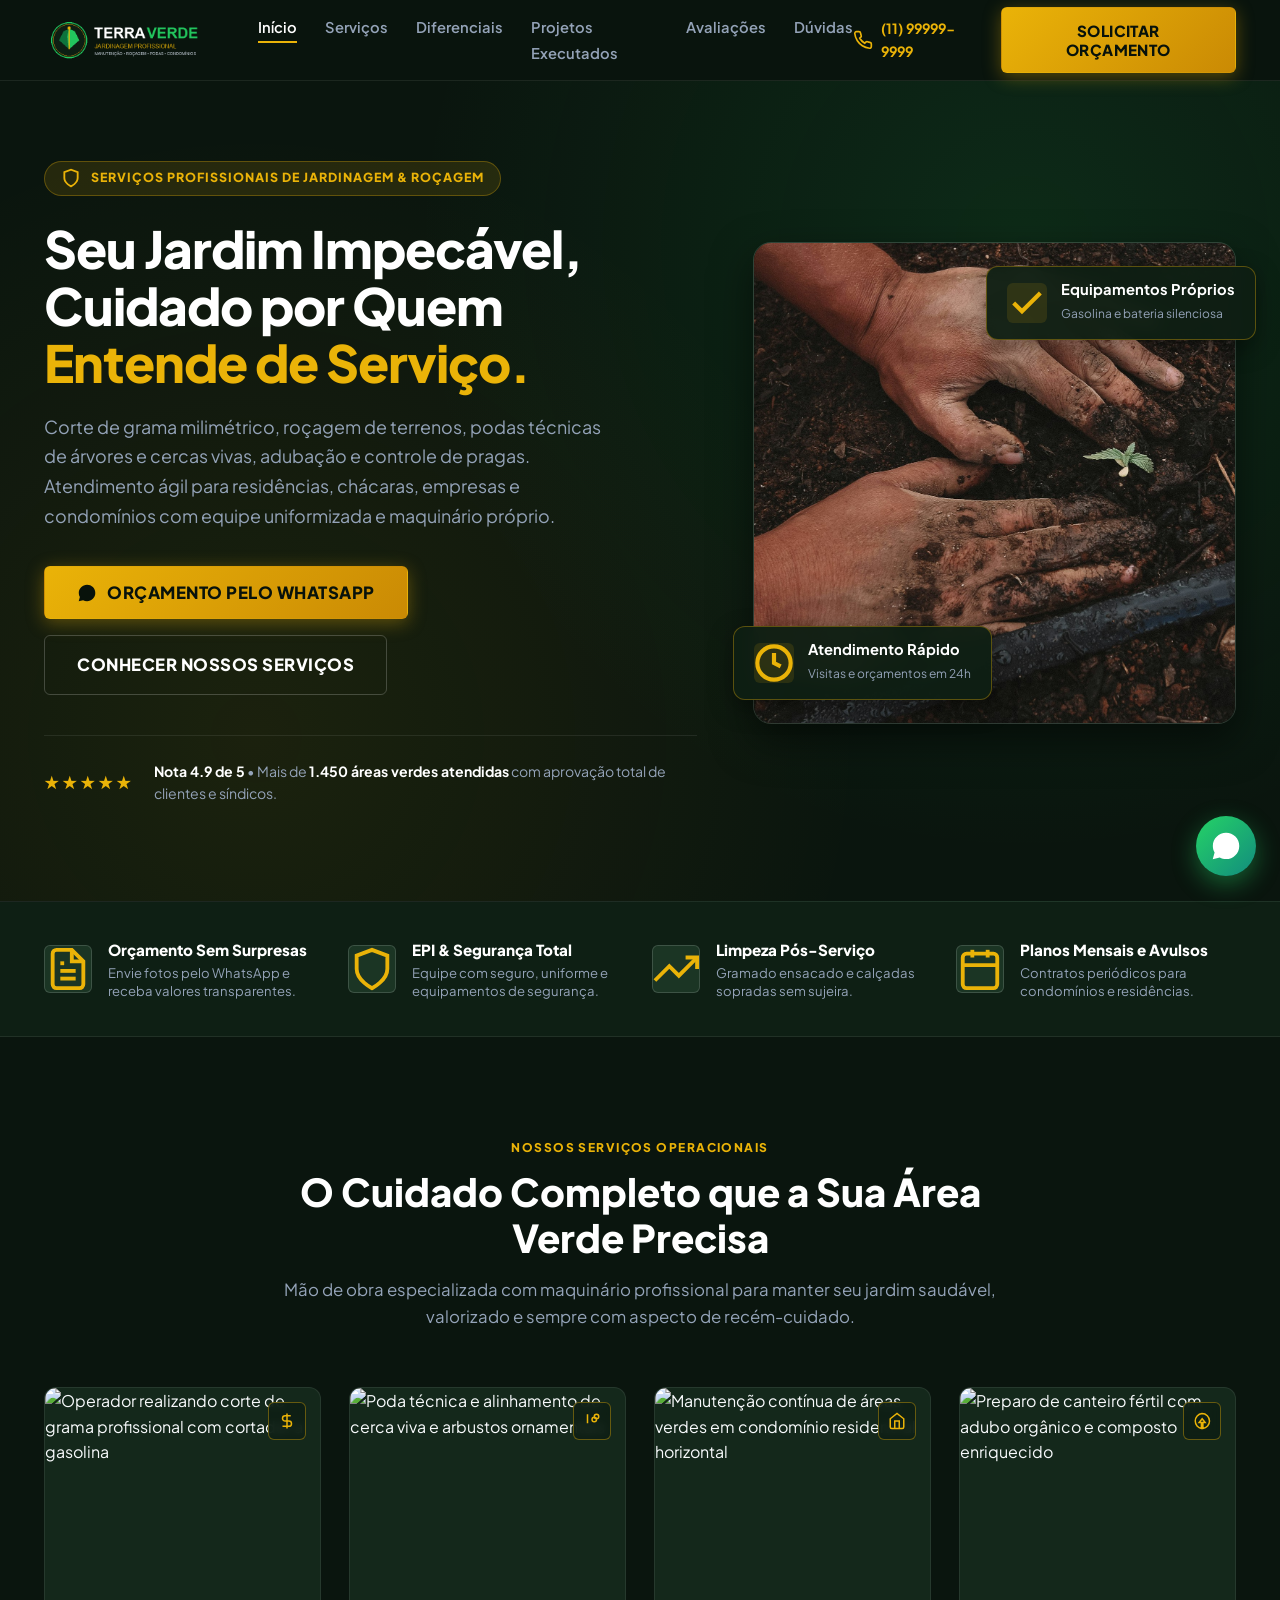
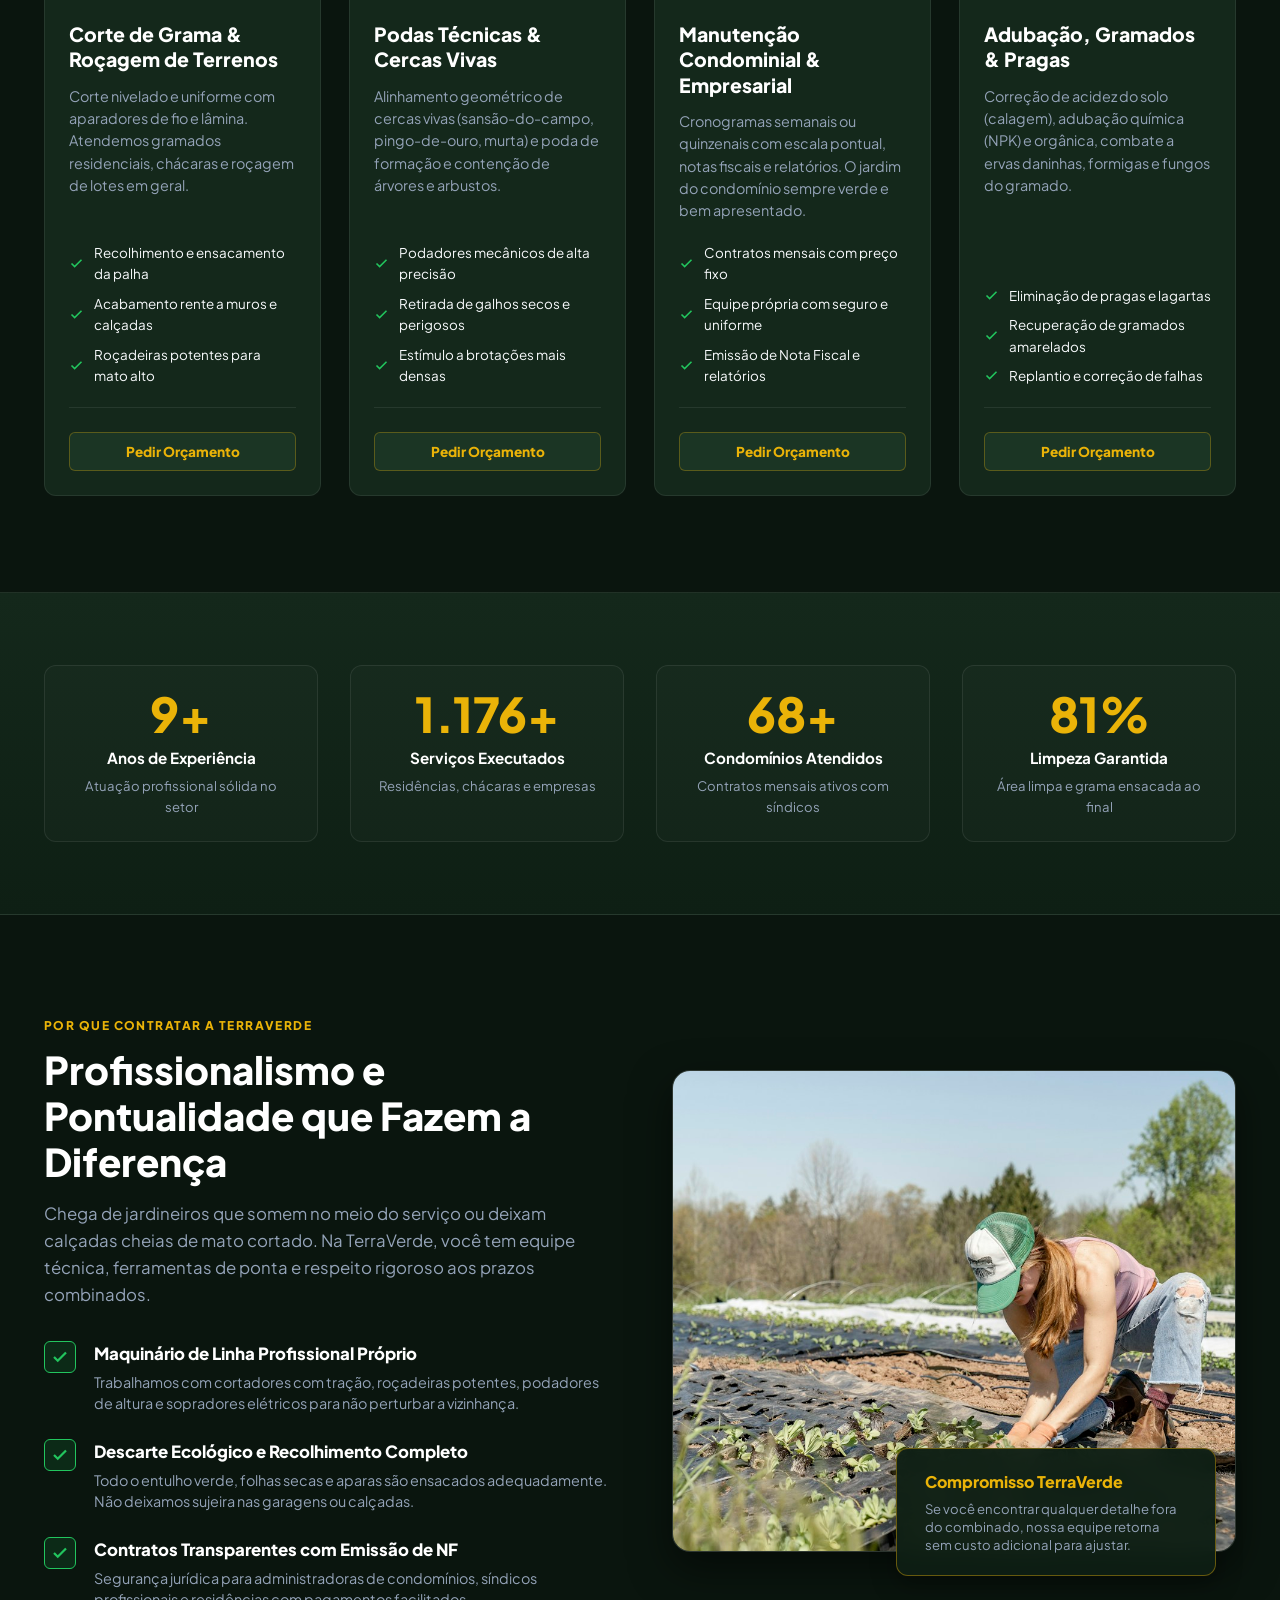
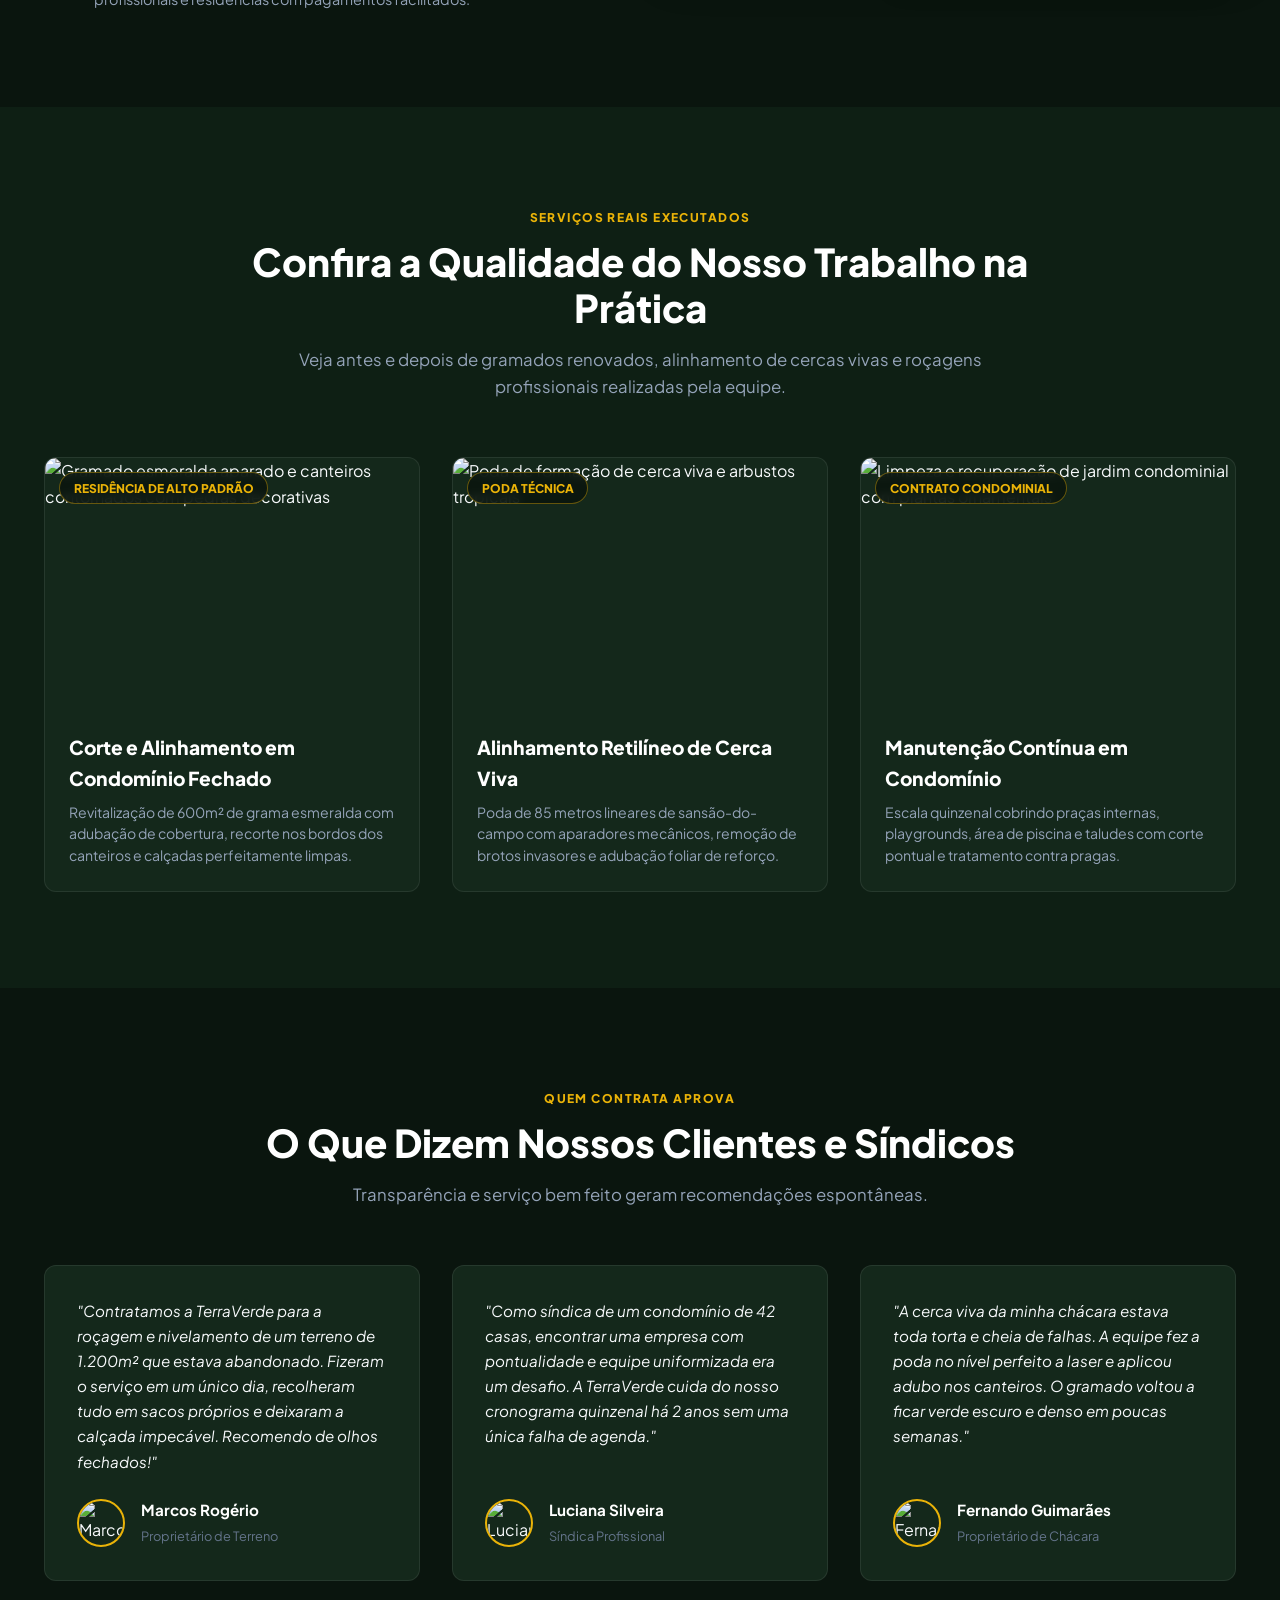
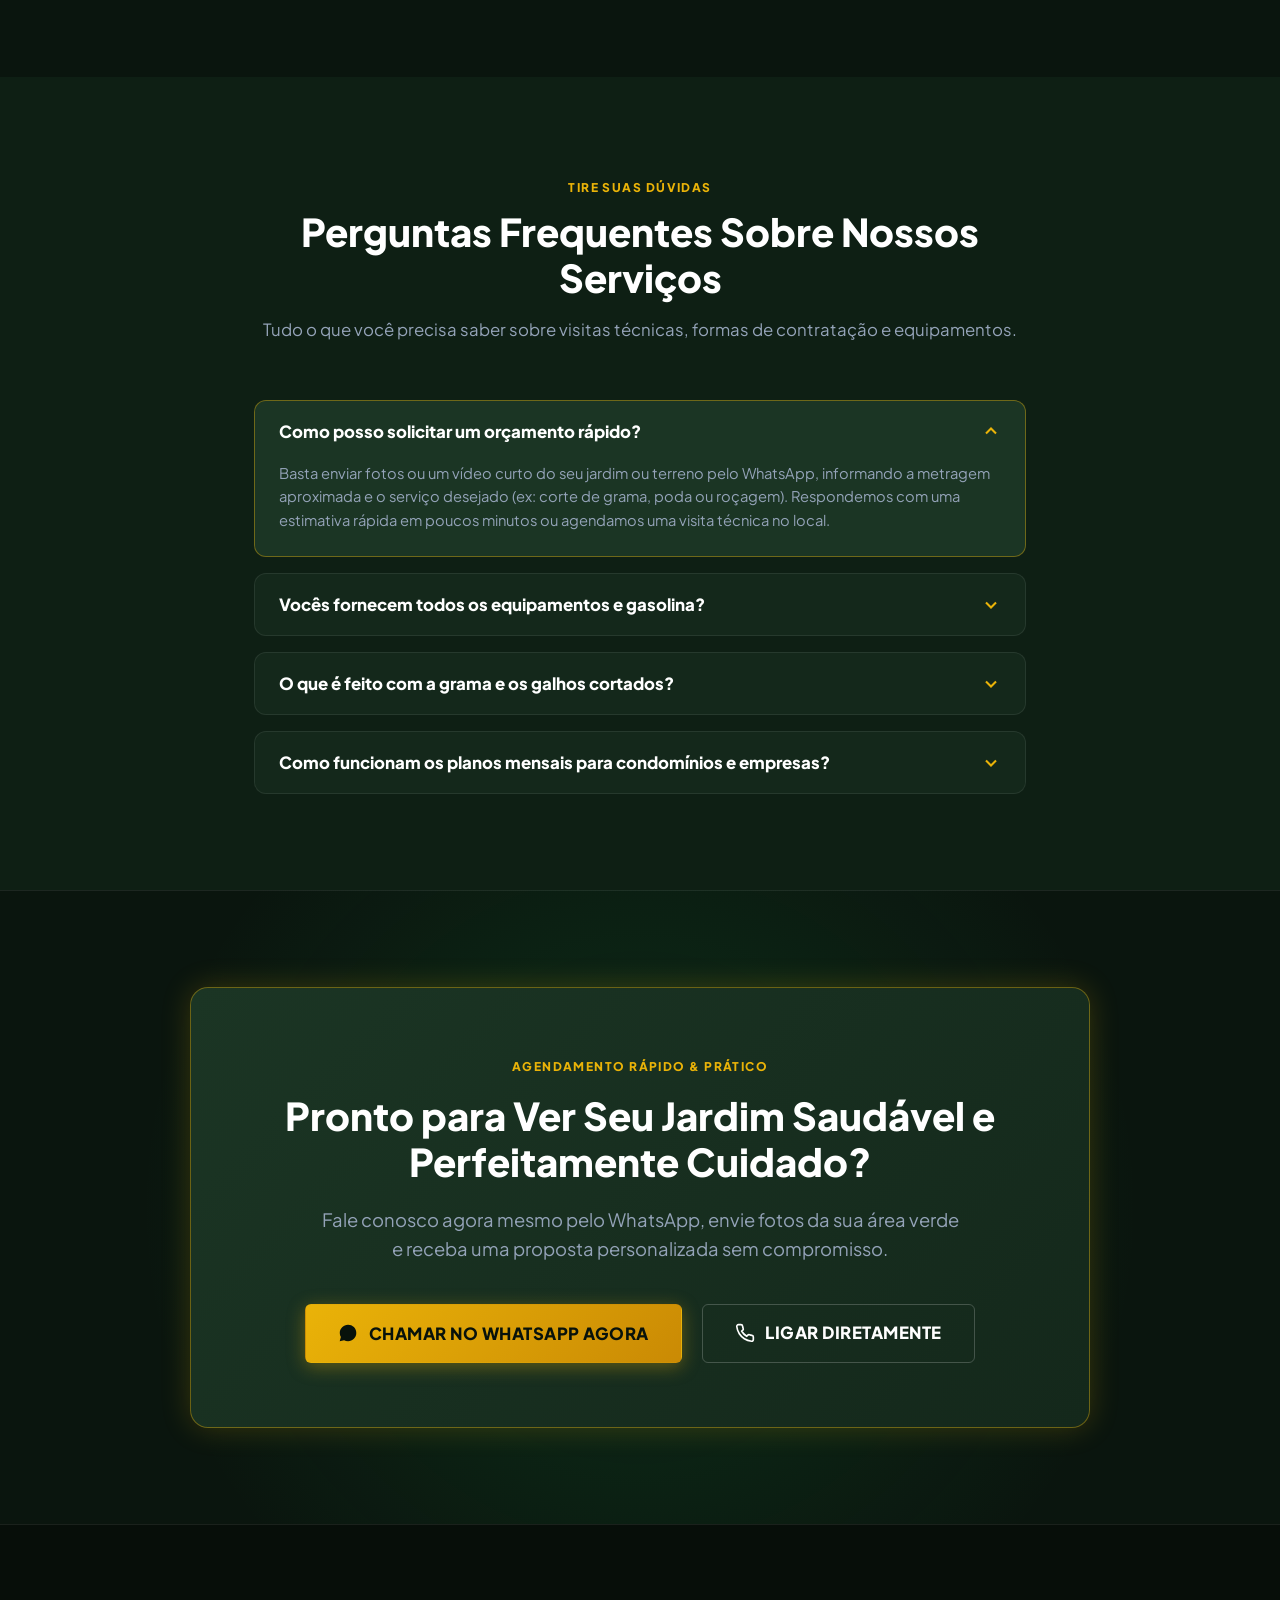
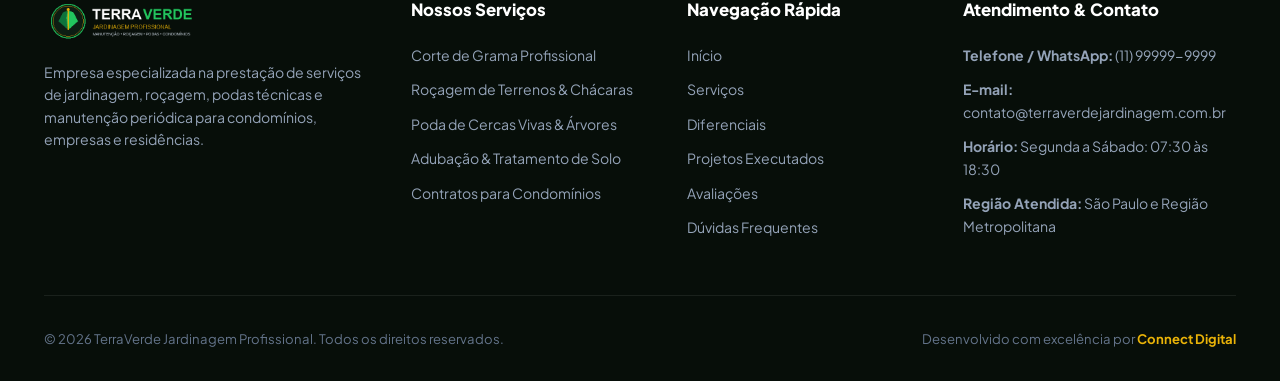
==== servicos/index.html @ 537a79c9 "feat: landing page TerraVerde Jardinagem Profissional em /servicos" ====
<!DOCTYPE html>
<html lang="pt-BR">
<head>
  <meta charset="UTF-8">
  <meta name="viewport" content="width=device-width, initial-scale=1.0">
  <title>TerraVerde Jardinagem Profissional | Manutenção, Roçagem e Podas</title>
  <meta name="description" content="Serviços profissionais de jardinagem residencial e condominial. Corte de grama, roçagem, podas técnicas, adubação e recuperação de áreas verdes com equipamentos próprios e equipe uniformizada.">
  <meta name="keywords" content="jardinagem profissional, jardineiro, corte de grama, roçagem de terreno, poda de árvores, poda de cerca viva, manutenção de jardim condomínio, adubação de gramado">
  <meta name="author" content="TerraVerde Jardinagem Profissional">
  <meta name="robots" content="index, follow">

  <!-- Open Graph -->
  <meta property="og:type" content="website">
  <meta property="og:title" content="TerraVerde Jardinagem Profissional | Corte de Grama, Roçagem e Podas">
  <meta property="og:description" content="Especialistas em manutenção de jardins residenciais, comerciais e condomínios. Orçamento rápido pelo WhatsApp.">
  <meta property="og:image" content="showcase-servicos-jardinagem.jpg">

  <!-- Favicon -->
  <link rel="icon" type="image/png" href="logo-terraverde.png">

  <!-- Google Fonts -->
  <link rel="preconnect" href="https://fonts.googleapis.com">
  <link rel="preconnect" href="https://fonts.gstatic.com" crossorigin>
  <link href="https://fonts.googleapis.com/css2?family=Plus+Jakarta+Sans:wght@400;500;600;700;800&family=Cabinet+Grotesk:wght@800;900&display=swap" rel="stylesheet">

  <!-- CSS -->
  <link rel="stylesheet" href="style.css">

  <!-- Schema.org LocalBusiness -->
  <script type="application/ld+json">
  {
    "@context": "https://schema.org",
    "@type": "HomeAndConstructionBusiness",
    "name": "TerraVerde Jardinagem Profissional",
    "image": "logo-terraverde.png",
    "description": "Prestação de serviços profissionais de jardinagem, roçagem, podas técnicas e manutenção de áreas verdes residenciais e condominiais.",
    "telephone": "+55-11-99999-9999",
    "priceRange": "$$",
    "openingHoursSpecification": [
      {
        "@type": "OpeningHoursSpecification",
        "dayOfWeek": ["Monday", "Tuesday", "Wednesday", "Thursday", "Friday", "Saturday"],
        "opens": "07:30",
        "closes": "18:30"
      }
    ]
  }
  </script>
</head>
<body>

  <!-- ==========================================================================
       MAIN HEADER (Top Announcement Bar Ban: O site inicia diretamente no header)
       ========================================================================== -->
  <header class="main-header">
    <div class="container header-container">
      <a href="#inicio" class="brand-logo-link" aria-label="TerraVerde Jardinagem Profissional - Página Inicial">
        <img src="logo-terraverde.png" alt="TerraVerde Jardinagem Profissional Logo" class="brand-logo-img">
      </a>

      <!-- Navegação Desktop -->
      <nav class="nav-menu" id="navMenu" aria-label="Navegação Principal">
        <ul class="nav-list">
          <li><a href="#inicio" class="nav-link active">Início</a></li>
          <li><a href="#servicos" class="nav-link">Serviços</a></li>
          <li><a href="#diferenciais" class="nav-link">Diferenciais</a></li>
          <li><a href="#portfolio" class="nav-link">Projetos Executados</a></li>
          <li><a href="#depoimentos" class="nav-link">Avaliações</a></li>
          <li><a href="#faq" class="nav-link">Dúvidas</a></li>
        </ul>
      </nav>

      <!-- Ações do Header -->
      <div class="header-actions">
        <a href="tel:+5511999999999" class="header-phone-link">
          <svg class="icon-md" viewBox="0 0 24 24" fill="none" stroke="currentColor" stroke-width="2"><path d="M22 16.92v3a2 2 0 0 1-2.18 2 19.79 19.79 0 0 1-8.63-3.07 19.5 19.5 0 0 1-6-6 19.79 19.79 0 0 1-3.07-8.67A2 2 0 0 1 4.11 2h3a2 2 0 0 1 2 1.72 12.84 12.84 0 0 0 .7 2.81 2 2 0 0 1-.45 2.11L8.09 9.91a16 16 0 0 0 6 6l1.27-1.27a2 2 0 0 1 2.11-.45 12.84 12.84 0 0 0 2.81.7A2 2 0 0 1 22 16.92z"/></svg>
          <span>(11) 99999-9999</span>
        </a>
        <button class="btn btn-primary open-triage-modal" data-service="Orçamento Rápido de Jardinagem">
          Solicitar Orçamento
        </button>
        <button class="hamburger-btn" id="hamburgerBtn" aria-label="Abrir menu de navegação" aria-expanded="false">
          <span></span>
          <span></span>
          <span></span>
        </button>
      </div>
    </div>
  </header>

  <main>
    <!-- ==========================================================================
         HERO SECTION
         ========================================================================== -->
    <section class="hero-section" id="inicio">
      <div class="container hero-container">
        <div class="hero-content">
          <div class="hero-eyebrow">
            <svg class="icon-md" viewBox="0 0 24 24" fill="none" stroke="currentColor" stroke-width="2.2"><path d="M12 22s8-4 8-10V5l-8-3-8 3v7c0 6 8 10 8 10z"/></svg>
            <span>SERVIÇOS PROFISSIONAIS DE JARDINAGEM & ROÇAGEM</span>
          </div>

          <h1 class="hero-title">
            Seu Jardim Impecável, <br>
            Cuidado por Quem <span class="highlight-amber">Entende de Serviço.</span>
          </h1>

          <p class="hero-description">
            Corte de grama milimétrico, roçagem de terrenos, podas técnicas de árvores e cercas vivas, adubação e controle de pragas. Atendimento ágil para residências, chácaras, empresas e condomínios com equipe uniformizada e maquinário próprio.
          </p>

          <div class="hero-cta-group">
            <button class="btn btn-primary btn-lg open-triage-modal pulse-button" data-service="Manutenção Completa de Jardim">
              <svg class="icon-md" viewBox="0 0 24 24" fill="currentColor"><path d="M12.04 2c-5.46 0-9.91 4.45-9.91 9.91 0 1.75.46 3.45 1.32 4.95L2.05 22l5.25-1.38c1.45.79 3.08 1.21 4.74 1.21 5.46 0 9.91-4.45 9.91-9.91 0-2.65-1.03-5.14-2.9-7.01A9.816 9.816 0 0 0 12.04 2z"/></svg>
              Orçamento pelo WhatsApp
            </button>
            <a href="#servicos" class="btn btn-outline btn-lg">
              Conhecer Nossos Serviços
            </a>
          </div>

          <div class="hero-social-proof">
            <div class="stars">★★★★★</div>
            <div class="proof-text">
              <strong>Nota 4.9 de 5</strong> • Mais de <strong>1.450 áreas verdes atendidas</strong> com aprovação total de clientes e síndicos.
            </div>
          </div>
        </div>

        <div class="hero-visual">
          <div class="hero-main-img-wrap">
            <img 
              src="hero-servicos-jardinagem.jpg" 
              alt="Jardineiro profissional operando máquina de corte de grama em jardim residencial amplo" 
              class="hero-main-img"
            >
          </div>
          <!-- Badges Flutuantes -->
          <div class="floating-badge badge-top-right">
            <div class="badge-icon-box">
              <svg viewBox="0 0 24 24" fill="none" stroke="currentColor" stroke-width="2.5"><polyline points="20 6 9 17 4 12"/></svg>
            </div>
            <div class="badge-text">
              <strong>Equipamentos Próprios</strong>
              <span>Gasolina e bateria silenciosa</span>
            </div>
          </div>

          <div class="floating-badge badge-bottom-left">
            <div class="badge-icon-box">
              <svg viewBox="0 0 24 24" fill="none" stroke="currentColor" stroke-width="2.5"><circle cx="12" cy="12" r="10"/><polyline points="12 6 12 12 16 14"/></svg>
            </div>
            <div class="badge-text">
              <strong>Atendimento Rápido</strong>
              <span>Visitas e orçamentos em 24h</span>
            </div>
          </div>
        </div>
      </div>
    </section>

    <!-- ==========================================================================
         PILARS BAR / VALOR OPERACIONAL
         ========================================================================== -->
    <section class="value-bar-section">
      <div class="container">
        <div class="value-grid">
          <div class="value-item">
            <div class="value-icon-box">
              <svg viewBox="0 0 24 24" fill="none" stroke="currentColor" stroke-width="2"><path d="M14 2H6a2 2 0 0 0-2 2v16a2 2 0 0 0 2 2h12a2 2 0 0 0 2-2V8z"/><polyline points="14 2 14 8 20 8"/><line x1="16" y1="13" x2="8" y2="13"/><line x1="16" y1="17" x2="8" y2="17"/><polyline points="10 9 9 9 8 9"/></svg>
            </div>
            <div class="value-info">
              <h4>Orçamento Sem Surpresas</h4>
              <p>Envie fotos pelo WhatsApp e receba valores transparentes.</p>
            </div>
          </div>

          <div class="value-item">
            <div class="value-icon-box">
              <svg viewBox="0 0 24 24" fill="none" stroke="currentColor" stroke-width="2"><path d="M12 22s8-4 8-10V5l-8-3-8 3v7c0 6 8 10 8 10z"/></svg>
            </div>
            <div class="value-info">
              <h4>EPI & Segurança Total</h4>
              <p>Equipe com seguro, uniforme e equipamentos de segurança.</p>
            </div>
          </div>

          <div class="value-item">
            <div class="value-icon-box">
              <svg viewBox="0 0 24 24" fill="none" stroke="currentColor" stroke-width="2"><polyline points="23 6 13.5 15.5 8.5 10.5 1 18"/><polyline points="17 6 23 6 23 12"/></svg>
            </div>
            <div class="value-info">
              <h4>Limpeza Pós-Serviço</h4>
              <p>Gramado ensacado e calçadas sopradas sem sujeira.</p>
            </div>
          </div>

          <div class="value-item">
            <div class="value-icon-box">
              <svg viewBox="0 0 24 24" fill="none" stroke="currentColor" stroke-width="2"><rect x="3" y="4" width="18" height="18" rx="2" ry="2"/><line x1="16" y1="2" x2="16" y2="6"/><line x1="8" y1="2" x2="8" y2="6"/><line x1="3" y1="10" x2="21" y2="10"/></svg>
            </div>
            <div class="value-info">
              <h4>Planos Mensais e Avulsos</h4>
              <p>Contratos periódicos para condomínios e residências.</p>
            </div>
          </div>
        </div>
      </div>
    </section>

    <!-- ==========================================================================
         SERVICES GRID
         ========================================================================== -->
    <section class="section-padding services-section" id="servicos">
      <div class="container">
        <div class="section-header text-center">
          <span class="section-tag">NOSSOS SERVIÇOS OPERACIONAIS</span>
          <h2 class="section-title">O Cuidado Completo que a Sua Área Verde Precisa</h2>
          <p class="section-subtitle">
            Mão de obra especializada com maquinário profissional para manter seu jardim saudável, valorizado e sempre com aspecto de recém-cuidado.
          </p>
        </div>

        <div class="services-grid">
          <!-- Serviço 1: Corte de Grama e Roçagem -->
          <div class="service-card">
            <div class="service-img-wrap">
              <img 
                src="https://images.unsplash.com/photo-1589923188900-85dae523342b?w=600&auto=format&fit=crop&q=80" 
                alt="Operador realizando corte de grama profissional com cortador a gasolina" 
                class="service-img"
                loading="lazy"
              >
              <div class="service-badge-icon">
                <svg viewBox="0 0 24 24" fill="none" stroke="currentColor" stroke-width="2"><path d="M12 2v20M17 5H9.5a3.5 3.5 0 0 0 0 7h5a3.5 3.5 0 0 1 0 7H6"/></svg>
              </div>
            </div>
            <div class="service-body">
              <h3 class="service-name">Corte de Grama & Roçagem de Terrenos</h3>
              <p class="service-desc">
                Corte nivelado e uniforme com aparadores de fio e lâmina. Atendemos gramados residenciais, chácaras e roçagem de lotes em geral.
              </p>
              <ul class="service-features-list">
                <li>
                  <svg viewBox="0 0 24 24" fill="none" stroke="currentColor" stroke-width="2.5"><polyline points="20 6 9 17 4 12"/></svg>
                  <span>Recolhimento e ensacamento da palha</span>
                </li>
                <li>
                  <svg viewBox="0 0 24 24" fill="none" stroke="currentColor" stroke-width="2.5"><polyline points="20 6 9 17 4 12"/></svg>
                  <span>Acabamento rente a muros e calçadas</span>
                </li>
                <li>
                  <svg viewBox="0 0 24 24" fill="none" stroke="currentColor" stroke-width="2.5"><polyline points="20 6 9 17 4 12"/></svg>
                  <span>Roçadeiras potentes para mato alto</span>
                </li>
              </ul>
              <button class="btn-card-quote open-triage-modal" data-service="Corte de Grama e Roçagem">
                Pedir Orçamento
              </button>
            </div>
          </div>

          <!-- Serviço 2: Podas Técnicas de Cercas Vivas e Árvores -->
          <div class="service-card">
            <div class="service-img-wrap">
              <img 
                src="https://images.unsplash.com/photo-1513836279014-a89f7a76ae86?w=600&auto=format&fit=crop&q=80" 
                alt="Poda técnica e alinhamento de cerca viva e arbustos ornamentais" 
                class="service-img"
                loading="lazy"
              >
              <div class="service-badge-icon">
                <svg viewBox="0 0 24 24" fill="none" stroke="currentColor" stroke-width="2"><path d="M6 3v12M18 9a3 3 0 1 0 0-6 3 3 0 0 0 0 6zm-3 4a3 3 0 1 0 0-6 3 3 0 0 0 0 6z"/></svg>
              </div>
            </div>
            <div class="service-body">
              <h3 class="service-name">Podas Técnicas & Cercas Vivas</h3>
              <p class="service-desc">
                Alinhamento geométrico de cercas vivas (sansão-do-campo, pingo-de-ouro, murta) e poda de formação e contenção de árvores e arbustos.
              </p>
              <ul class="service-features-list">
                <li>
                  <svg viewBox="0 0 24 24" fill="none" stroke="currentColor" stroke-width="2.5"><polyline points="20 6 9 17 4 12"/></svg>
                  <span>Podadores mecânicos de alta precisão</span>
                </li>
                <li>
                  <svg viewBox="0 0 24 24" fill="none" stroke="currentColor" stroke-width="2.5"><polyline points="20 6 9 17 4 12"/></svg>
                  <span>Retirada de galhos secos e perigosos</span>
                </li>
                <li>
                  <svg viewBox="0 0 24 24" fill="none" stroke="currentColor" stroke-width="2.5"><polyline points="20 6 9 17 4 12"/></svg>
                  <span>Estímulo a brotações mais densas</span>
                </li>
              </ul>
              <button class="btn-card-quote open-triage-modal" data-service="Poda de Cercas Vivas e Árvores">
                Pedir Orçamento
              </button>
            </div>
          </div>

          <!-- Serviço 3: Manutenção Periódica de Condomínios e Empresas -->
          <div class="service-card">
            <div class="service-img-wrap">
              <img 
                src="https://images.unsplash.com/photo-1564013799919-ab600027ffc6?w=600&auto=format&fit=crop&q=80" 
                alt="Manutenção contínua de áreas verdes em condomínio residencial horizontal" 
                class="service-img"
                loading="lazy"
              >
              <div class="service-badge-icon">
                <svg viewBox="0 0 24 24" fill="none" stroke="currentColor" stroke-width="2"><path d="M3 9l9-7 9 7v11a2 2 0 0 1-2 2H5a2 2 0 0 1-2-2z"/><polyline points="9 22 9 12 15 12 15 22"/></svg>
              </div>
            </div>
            <div class="service-body">
              <h3 class="service-name">Manutenção Condominial & Empresarial</h3>
              <p class="service-desc">
                Cronogramas semanais ou quinzenais com escala pontual, notas fiscais e relatórios. O jardim do condomínio sempre verde e bem apresentado.
              </p>
              <ul class="service-features-list">
                <li>
                  <svg viewBox="0 0 24 24" fill="none" stroke="currentColor" stroke-width="2.5"><polyline points="20 6 9 17 4 12"/></svg>
                  <span>Contratos mensais com preço fixo</span>
                </li>
                <li>
                  <svg viewBox="0 0 24 24" fill="none" stroke="currentColor" stroke-width="2.5"><polyline points="20 6 9 17 4 12"/></svg>
                  <span>Equipe própria com seguro e uniforme</span>
                </li>
                <li>
                  <svg viewBox="0 0 24 24" fill="none" stroke="currentColor" stroke-width="2.5"><polyline points="20 6 9 17 4 12"/></svg>
                  <span>Emissão de Nota Fiscal e relatórios</span>
                </li>
              </ul>
              <button class="btn-card-quote open-triage-modal" data-service="Contrato de Manutenção para Condomínio">
                Pedir Orçamento
              </button>
            </div>
          </div>

          <!-- Serviço 4: Adubação, Solo e Controle de Pragas -->
          <div class="service-card">
            <div class="service-img-wrap">
              <img 
                src="https://images.unsplash.com/photo-1523348837708-15d4a09cfac2?w=600&auto=format&fit=crop&q=80" 
                alt="Preparo de canteiro fértil com adubo orgânico e composto enriquecido" 
                class="service-img"
                loading="lazy"
              >
              <div class="service-badge-icon">
                <svg viewBox="0 0 24 24" fill="none" stroke="currentColor" stroke-width="2"><path d="M12 2a10 10 0 0 1 10 10c0 5.25-3.8 9.5-8.8 9.9V14h3l-4-5-4 5h3v7.9C6.8 21.5 3 17.25 3 12A10 10 0 0 1 12 2z"/></svg>
              </div>
            </div>
            <div class="service-body">
              <h3 class="service-name">Adubação, Gramados & Pragas</h3>
              <p class="service-desc">
                Correção de acidez do solo (calagem), adubação química (NPK) e orgânica, combate a ervas daninhas, formigas e fungos do gramado.
              </p>
              <ul class="service-features-list">
                <li>
                  <svg viewBox="0 0 24 24" fill="none" stroke="currentColor" stroke-width="2.5"><polyline points="20 6 9 17 4 12"/></svg>
                  <span>Eliminação de pragas e lagartas</span>
                </li>
                <li>
                  <svg viewBox="0 0 24 24" fill="none" stroke="currentColor" stroke-width="2.5"><polyline points="20 6 9 17 4 12"/></svg>
                  <span>Recuperação de gramados amarelados</span>
                </li>
                <li>
                  <svg viewBox="0 0 24 24" fill="none" stroke="currentColor" stroke-width="2.5"><polyline points="20 6 9 17 4 12"/></svg>
                  <span>Replantio e correção de falhas</span>
                </li>
              </ul>
              <button class="btn-card-quote open-triage-modal" data-service="Adubação e Recuperação de Solo">
                Pedir Orçamento
              </button>
            </div>
          </div>
        </div>
      </div>
    </section>

    <!-- ==========================================================================
         STATS COUNTER
         ========================================================================== -->
    <section class="stats-counter-section">
      <div class="container">
        <div class="stats-grid">
          <div class="stat-card">
            <div class="stat-number-wrap">
              <span class="stat-number" data-target="12">0</span>+
            </div>
            <div class="stat-label">Anos de Experiência</div>
            <div class="stat-desc">Atuação profissional sólida no setor</div>
          </div>

          <div class="stat-card">
            <div class="stat-number-wrap">
              <span class="stat-number" data-target="1450">0</span>+
            </div>
            <div class="stat-label">Serviços Executados</div>
            <div class="stat-desc">Residências, chácaras e empresas</div>
          </div>

          <div class="stat-card">
            <div class="stat-number-wrap">
              <span class="stat-number" data-target="85">0</span>+
            </div>
            <div class="stat-label">Condomínios Atendidos</div>
            <div class="stat-desc">Contratos mensais ativos com síndicos</div>
          </div>

          <div class="stat-card">
            <div class="stat-number-wrap">
              <span class="stat-number" data-target="100">0</span>%
            </div>
            <div class="stat-label">Limpeza Garantida</div>
            <div class="stat-desc">Área limpa e grama ensacada ao final</div>
          </div>
        </div>
      </div>
    </section>

    <!-- ==========================================================================
         WHY CHOOSE US / DIFERENCIAIS
         ========================================================================== -->
    <section class="section-padding why-us-section" id="diferenciais">
      <div class="container">
        <div class="why-us-grid">
          <div class="why-us-content">
            <span class="section-tag">POR QUE CONTRATAR A TERRAVERDE</span>
            <h2 class="section-title">Profissionalismo e Pontualidade que Fazem a Diferença</h2>
            <p class="section-subtitle">
              Chega de jardineiros que somem no meio do serviço ou deixam calçadas cheias de mato cortado. Na TerraVerde, você tem equipe técnica, ferramentas de ponta e respeito rigoroso aos prazos combinados.
            </p>

            <div class="benefits-checklist">
              <div class="benefit-item">
                <div class="check-box">
                  <svg viewBox="0 0 24 24" fill="none" stroke="currentColor" stroke-width="3"><polyline points="20 6 9 17 4 12"/></svg>
                </div>
                <div class="benefit-content">
                  <h4>Maquinário de Linha Profissional Próprio</h4>
                  <p>Trabalhamos com cortadores com tração, roçadeiras potentes, podadores de altura e sopradores elétricos para não perturbar a vizinhança.</p>
                </div>
              </div>

              <div class="benefit-item">
                <div class="check-box">
                  <svg viewBox="0 0 24 24" fill="none" stroke="currentColor" stroke-width="3"><polyline points="20 6 9 17 4 12"/></svg>
                </div>
                <div class="benefit-content">
                  <h4>Descarte Ecológico e Recolhimento Completo</h4>
                  <p>Todo o entulho verde, folhas secas e aparas são ensacados adequadamente. Não deixamos sujeira nas garagens ou calçadas.</p>
                </div>
              </div>

              <div class="benefit-item">
                <div class="check-box">
                  <svg viewBox="0 0 24 24" fill="none" stroke="currentColor" stroke-width="3"><polyline points="20 6 9 17 4 12"/></svg>
                </div>
                <div class="benefit-content">
                  <h4>Contratos Transparentes com Emissão de NF</h4>
                  <p>Segurança jurídica para administradoras de condomínios, síndicos profissionais e residências com pagamentos facilitados.</p>
                </div>
              </div>
            </div>
          </div>

          <div class="why-us-visual">
            <div class="why-us-img-box">
              <img 
                src="showcase-servicos-jardinagem.jpg" 
                alt="Gramado com corte perfeito e aparado milimetricamente em jardim residencial" 
                class="why-us-img"
              >
            </div>
            <div class="floating-guarantee-card">
              <h5>Compromisso TerraVerde</h5>
              <p>Se você encontrar qualquer detalhe fora do combinado, nossa equipe retorna sem custo adicional para ajustar.</p>
            </div>
          </div>
        </div>
      </div>
    </section>

    <!-- ==========================================================================
         PORTFOLIO / PROJETOS EXECUTADOS
         ========================================================================== -->
    <section class="section-padding gallery-section" id="portfolio">
      <div class="container">
        <div class="section-header text-center">
          <span class="section-tag">SERVIÇOS REAIS EXECUTADOS</span>
          <h2 class="section-title">Confira a Qualidade do Nosso Trabalho na Prática</h2>
          <p class="section-subtitle">
            Veja antes e depois de gramados renovados, alinhamento de cercas vivas e roçagens profissionais realizadas pela equipe.
          </p>
        </div>

        <div class="gallery-grid">
          <div class="gallery-card">
            <div class="gallery-img-container">
              <img 
                src="https://images.unsplash.com/photo-1558904541-efa843a96f01?w=600&auto=format&fit=crop&q=80" 
                alt="Gramado esmeralda aparado e canteiros contornados com pedras decorativas" 
                loading="lazy"
              >
              <span class="gallery-tag">Residência de Alto Padrão</span>
            </div>
            <div class="gallery-info">
              <h4>Corte e Alinhamento em Condomínio Fechado</h4>
              <p>Revitalização de 600m² de grama esmeralda com adubação de cobertura, recorte nos bordos dos canteiros e calçadas perfeitamente limpas.</p>
            </div>
          </div>

          <div class="gallery-card">
            <div class="gallery-img-container">
              <img 
                src="https://images.unsplash.com/photo-1598902108854-10e335adac99?w=600&auto=format&fit=crop&q=80" 
                alt="Poda de formação de cerca viva e arbustos tropicais" 
                loading="lazy"
              >
              <span class="gallery-tag">Poda Técnica</span>
            </div>
            <div class="gallery-info">
              <h4>Alinhamento Retilíneo de Cerca Viva</h4>
              <p>Poda de 85 metros lineares de sansão-do-campo com aparadores mecânicos, remoção de brotos invasores e adubação foliar de reforço.</p>
            </div>
          </div>

          <div class="gallery-card">
            <div class="gallery-img-container">
              <img 
                src="https://images.unsplash.com/photo-1585320806297-9794b3e4eeae?w=600&auto=format&fit=crop&q=80" 
                alt="Limpeza e recuperação de jardim condominial com plantas ornamentais" 
                loading="lazy"
              >
              <span class="gallery-tag">Contrato Condominial</span>
            </div>
            <div class="gallery-info">
              <h4>Manutenção Contínua em Condomínio</h4>
              <p>Escala quinzenal cobrindo praças internas, playgrounds, área de piscina e taludes com corte pontual e tratamento contra pragas.</p>
            </div>
          </div>
        </div>
      </div>
    </section>

    <!-- ==========================================================================
         TESTIMONIALS
         ========================================================================== -->
    <section class="section-padding testimonials-section" id="depoimentos">
      <div class="container">
        <div class="section-header text-center">
          <span class="section-tag">QUEM CONTRATA APROVA</span>
          <h2 class="section-title">O Que Dizem Nossos Clientes e Síndicos</h2>
          <p class="section-subtitle">
            Transparência e serviço bem feito geram recomendações espontâneas.
          </p>
        </div>

        <div class="testimonials-grid">
          <div class="testimonial-card">
            <p class="testimonial-quote">
              "Contratamos a TerraVerde para a roçagem e nivelamento de um terreno de 1.200m² que estava abandonado. Fizeram o serviço em um único dia, recolheram tudo em sacos próprios e deixaram a calçada impecável. Recomendo de olhos fechados!"
            </p>
            <div class="client-meta">
              <img src="https://images.unsplash.com/photo-1507003211169-0a1dd7228f2d?w=120&auto=format&fit=crop&q=80" alt="Marcos Rogério" class="client-photo">
              <div class="client-info">
                <strong>Marcos Rogério</strong>
                <span>Proprietário de Terreno</span>
              </div>
            </div>
          </div>

          <div class="testimonial-card">
            <p class="testimonial-quote">
              "Como síndica de um condomínio de 42 casas, encontrar uma empresa com pontualidade e equipe uniformizada era um desafio. A TerraVerde cuida do nosso cronograma quinzenal há 2 anos sem uma única falha de agenda."
            </p>
            <div class="client-meta">
              <img src="https://images.unsplash.com/photo-1573496359142-b8d87734a5a2?w=120&auto=format&fit=crop&q=80" alt="Luciana Silveira" class="client-photo">
              <div class="client-info">
                <strong>Luciana Silveira</strong>
                <span>Síndica Profissional</span>
              </div>
            </div>
          </div>

          <div class="testimonial-card">
            <p class="testimonial-quote">
              "A cerca viva da minha chácara estava toda torta e cheia de falhas. A equipe fez a poda no nível perfeito a laser e aplicou adubo nos canteiros. O gramado voltou a ficar verde escuro e denso em poucas semanas."
            </p>
            <div class="client-meta">
              <img src="https://images.unsplash.com/photo-1500648767791-00dcc994a43e?w=120&auto=format&fit=crop&q=80" alt="Fernando Guimarães" class="client-photo">
              <div class="client-info">
                <strong>Fernando Guimarães</strong>
                <span>Proprietário de Chácara</span>
              </div>
            </div>
          </div>
        </div>
      </div>
    </section>

    <!-- ==========================================================================
         FAQ ACCORDION
         ========================================================================== -->
    <section class="section-padding faq-section" id="faq">
      <div class="container faq-container">
        <div class="section-header text-center">
          <span class="section-tag">TIRE SUAS DÚVIDAS</span>
          <h2 class="section-title">Perguntas Frequentes Sobre Nossos Serviços</h2>
          <p class="section-subtitle">
            Tudo o que você precisa saber sobre visitas técnicas, formas de contratação e equipamentos.
          </p>
        </div>

        <div class="faq-accordion">
          <div class="faq-item is-active">
            <button class="faq-question" aria-expanded="true">
              <span>Como posso solicitar um orçamento rápido?</span>
              <svg class="faq-chevron" viewBox="0 0 24 24" fill="none" stroke="currentColor" stroke-width="2.5"><polyline points="6 9 12 15 18 9"/></svg>
            </button>
            <div class="faq-answer">
              <p>Basta enviar fotos ou um vídeo curto do seu jardim ou terreno pelo WhatsApp, informando a metragem aproximada e o serviço desejado (ex: corte de grama, poda ou roçagem). Respondemos com uma estimativa rápida em poucos minutos ou agendamos uma visita técnica no local.</p>
            </div>
          </div>

          <div class="faq-item">
            <button class="faq-question" aria-expanded="false">
              <span>Vocês fornecem todos os equipamentos e gasolina?</span>
              <svg class="faq-chevron" viewBox="0 0 24 24" fill="none" stroke="currentColor" stroke-width="2.5"><polyline points="6 9 12 15 18 9"/></svg>
            </button>
            <div class="faq-answer">
              <p>Sim! Nossa equipe vai equipada com cortadores a combustão e a bateria, roçadeiras profissionais, tesouras de poda, sopradores e sacos reforçados para recolhimento. O cliente não precisa fornecer nenhuma ferramenta.</p>
            </div>
          </div>

          <div class="faq-item">
            <button class="faq-question" aria-expanded="false">
              <span>O que é feito com a grama e os galhos cortados?</span>
              <svg class="faq-chevron" viewBox="0 0 24 24" fill="none" stroke="currentColor" stroke-width="2.5"><polyline points="6 9 12 15 18 9"/></svg>
            </button>
            <div class="faq-answer">
              <p>Toda a palha e sobras de podas são recolhidas, ensacadas e destinadas adequadamente. Deixamos as calçadas, muros e garagens completamente varridas e sopradas ao final de cada expediente.</p>
            </div>
          </div>

          <div class="faq-item">
            <button class="faq-question" aria-expanded="false">
              <span>Como funcionam os planos mensais para condomínios e empresas?</span>
              <svg class="faq-chevron" viewBox="0 0 24 24" fill="none" stroke="currentColor" stroke-width="2.5"><polyline points="6 9 12 15 18 9"/></svg>
            </button>
            <div class="faq-answer">
              <p>Elaboramos um cronograma fixo (semanal, quinzenal ou mensal) adaptado às necessidades do seu espaço. O contrato inclui corte regular, controle preventivo de pragas, adubação sazonal, emissão de Nota Fiscal e seguro completo para tranquilidade da administração.</p>
            </div>
          </div>
        </div>
      </div>
    </section>

    <!-- ==========================================================================
         FINAL CTA
         ========================================================================== -->
    <section class="final-cta-section">
      <div class="container">
        <div class="final-cta-box">
          <span class="section-tag">AGENDAMENTO RÁPIDO & PRÁTICO</span>
          <h2 class="section-title">Pronto para Ver Seu Jardim Saudável e Perfeitamente Cuidado?</h2>
          <p>
            Fale conosco agora mesmo pelo WhatsApp, envie fotos da sua área verde e receba uma proposta personalizada sem compromisso.
          </p>
          <div class="final-cta-actions">
            <button class="btn btn-primary btn-lg open-triage-modal pulse-button" data-service="Solicitação Direta via CTA Final">
              <svg class="icon-md" viewBox="0 0 24 24" fill="currentColor"><path d="M12.04 2c-5.46 0-9.91 4.45-9.91 9.91 0 1.75.46 3.45 1.32 4.95L2.05 22l5.25-1.38c1.45.79 3.08 1.21 4.74 1.21 5.46 0 9.91-4.45 9.91-9.91 0-2.65-1.03-5.14-2.9-7.01A9.816 9.816 0 0 0 12.04 2z"/></svg>
              Chamar no WhatsApp Agora
            </button>
            <a href="tel:+5511999999999" class="btn btn-outline btn-lg">
              <svg class="icon-md" viewBox="0 0 24 24" fill="none" stroke="currentColor" stroke-width="2"><path d="M22 16.92v3a2 2 0 0 1-2.18 2 19.79 19.79 0 0 1-8.63-3.07 19.5 19.5 0 0 1-6-6 19.79 19.79 0 0 1-3.07-8.67A2 2 0 0 1 4.11 2h3a2 2 0 0 1 2 1.72 12.84 12.84 0 0 0 .7 2.81 2 2 0 0 1-.45 2.11L8.09 9.91a16 16 0 0 0 6 6l1.27-1.27a2 2 0 0 1 2.11-.45 12.84 12.84 0 0 0 2.81.7A2 2 0 0 1 22 16.92z"/></svg>
              Ligar Diretamente
            </a>
          </div>
        </div>
      </div>
    </section>
  </main>

  <!-- ==========================================================================
       FOOTER
       ========================================================================== -->
  <footer class="main-footer">
    <div class="container">
      <div class="footer-grid">
        <div class="footer-col">
          <img src="logo-terraverde.png" alt="TerraVerde Logo" style="height: 48px; width: auto; margin-bottom: 0.5rem;">
          <p class="footer-desc">
            Empresa especializada na prestação de serviços de jardinagem, roçagem, podas técnicas e manutenção periódica para condomínios, empresas e residências.
          </p>
        </div>

        <div class="footer-col">
          <h5>Nossos Serviços</h5>
          <ul>
            <li><a href="#servicos">Corte de Grama Profissional</a></li>
            <li><a href="#servicos">Roçagem de Terrenos & Chácaras</a></li>
            <li><a href="#servicos">Poda de Cercas Vivas & Árvores</a></li>
            <li><a href="#servicos">Adubação & Tratamento de Solo</a></li>
            <li><a href="#servicos">Contratos para Condomínios</a></li>
          </ul>
        </div>

        <div class="footer-col">
          <h5>Navegação Rápida</h5>
          <ul>
            <li><a href="#inicio">Início</a></li>
            <li><a href="#servicos">Serviços</a></li>
            <li><a href="#diferenciais">Diferenciais</a></li>
            <li><a href="#portfolio">Projetos Executados</a></li>
            <li><a href="#depoimentos">Avaliações</a></li>
            <li><a href="#faq">Dúvidas Frequentes</a></li>
          </ul>
        </div>

        <div class="footer-col">
          <h5>Atendimento & Contato</h5>
          <ul>
            <li><strong>Telefone / WhatsApp:</strong> (11) 99999-9999</li>
            <li><strong>E-mail:</strong> contato@terraverdejardinagem.com.br</li>
            <li><strong>Horário:</strong> Segunda a Sábado: 07:30 às 18:30</li>
            <li><strong>Região Atendida:</strong> São Paulo e Região Metropolitana</li>
          </ul>
        </div>
      </div>

      <div class="footer-bottom">
        <p>&copy; 2026 TerraVerde Jardinagem Profissional. Todos os direitos reservados.</p>
        <p>Desenvolvido com excelência por <a href="https://agenciaconnectdigital.com.br" target="_blank" rel="noopener">Connect Digital</a></p>
      </div>
    </div>
  </footer>

  <!-- ==========================================================================
       MODAL DE TRIAGEM INTELIGENTE (WHATSAPP)
       ========================================================================== -->
  <div class="modal-wrapper" id="triageModal" aria-hidden="true" role="dialog">
    <div class="modal-overlay"></div>
    <div class="modal-box">
      <button class="modal-close-btn" id="closeModalBtn" aria-label="Fechar janela">&times;</button>
      <div class="modal-header">
        <h3>Solicitar Orçamento Rápido</h3>
        <p>Preencha os campos abaixo para ser atendido diretamente no WhatsApp com dados precisos:</p>
      </div>

      <form id="modalTriageForm">
        <div class="form-group">
          <label for="clientName">Seu Nome:</label>
          <input type="text" id="clientName" class="form-control" placeholder="Ex: Rodrigo Mendes" required>
        </div>

        <div class="form-group">
          <label for="modalServiceSelect">Serviço Principal:</label>
          <select id="modalServiceSelect" class="form-control">
            <option value="Corte de Grama e Roçagem">Corte de Grama & Roçagem de Terreno</option>
            <option value="Poda de Cercas Vivas e Árvores">Poda Técnica de Cercas Vivas & Árvores</option>
            <option value="Manutenção de Jardim para Condomínio">Contrato Mensal para Condomínio / Empresa</option>
            <option value="Adubação e Recuperação de Solo">Adubação, Gramados & Combate a Pragas</option>
            <option value="Outro Serviço de Jardinagem">Outro Serviço Operacional</option>
          </select>
        </div>

        <div class="form-group">
          <label for="modalAreaType">Tipo de Imóvel / Espaço:</label>
          <select id="modalAreaType" class="form-control">
            <option value="Residencial (Casa / Sobrado)">Residencial (Casa / Sobrado)</option>
            <option value="Condomínio Residencial ou Comercial">Condomínio Residencial ou Comercial</option>
            <option value="Chácara ou Sítio">Chácara ou Sítio</option>
            <option value="Terreno / Lote Vazio">Terreno / Lote Vazio</option>
            <option value="Empresa / Galpão Comercial">Empresa / Galpão Comercial</option>
          </select>
        </div>

        <div class="form-group">
          <label for="clientNotes">Observações ou Metragem Estimada (Opcional):</label>
          <textarea id="clientNotes" class="form-control" placeholder="Ex: Cerca de 300m² de grama, mato alto precisando de roçadeira..."></textarea>
        </div>

        <button type="submit" class="btn btn-primary btn-block btn-lg">
          <svg class="icon-md" viewBox="0 0 24 24" fill="currentColor"><path d="M12.04 2c-5.46 0-9.91 4.45-9.91 9.91 0 1.75.46 3.45 1.32 4.95L2.05 22l5.25-1.38c1.45.79 3.08 1.21 4.74 1.21 5.46 0 9.91-4.45 9.91-9.91 0-2.65-1.03-5.14-2.9-7.01A9.816 9.816 0 0 0 12.04 2z"/></svg>
          Iniciar Orçamento no WhatsApp
        </button>
      </form>
    </div>
  </div>

  <!-- ==========================================================================
       FLOATING WHATSAPP BUTTON (FAB)
       ========================================================================== -->
  <a 
    href="https://wa.me/5511999999999?text=Ol%C3%A1%2C%20TerraVerde%20Jardinagem!%20Gostaria%20de%20solicitar%20um%20or%C3%A7amento%20para%20minha%20%C3%A1rea%20verde." 
    target="_blank" 
    rel="noopener noreferrer" 
    class="fab-whatsapp" 
    aria-label="Falar conosco via WhatsApp"
  >
    <svg viewBox="0 0 24 24" fill="currentColor">
      <path d="M12.04 2c-5.46 0-9.91 4.45-9.91 9.91 0 1.75.46 3.45 1.32 4.95L2.05 22l5.25-1.38c1.45.79 3.08 1.21 4.74 1.21 5.46 0 9.91-4.45 9.91-9.91 0-2.65-1.03-5.14-2.9-7.01A9.816 9.816 0 0 0 12.04 2z"/>
    </svg>
  </a>

  <!-- JS -->
  <script src="script.js"></script>
</body>
</html>
---- servicos/style.css ----
/* ==========================================================================
   TERRAVERDE JARDINAGEM PROFISSIONAL - DESIGN SYSTEM & ESTILOS DE ALTA CONVERSÃO
   Purple Ban: Rigorosamente respeitado (Zero tons roxos/violetas)
   Top Announcement Bar Ban: Site inicia diretamente no <header class="main-header">
   Paleta: Verde Floresta (#0E1F14 / #183321), Âmbar Ouro (#EAB308 / #CA8A04), Verde Folha (#22C55E)
   ========================================================================== */

:root {
  --font-main: "Plus Jakarta Sans", system-ui, -apple-system, sans-serif;
  --font-heading: "Cabinet Grotesk", "Plus Jakarta Sans", system-ui, sans-serif;

  /* Colors */
  --bg-darkest: #0a150e;
  --bg-dark: #0e1f14;
  --bg-surface: #14281b;
  --bg-surface-elevated: #1b3524;
  --bg-surface-hover: #22432e;

  --accent-amber: #eab308;
  --accent-amber-hover: #ca8a04;
  --accent-amber-light: rgba(234, 179, 8, 0.12);

  --accent-green: #22c55e;
  --accent-green-hover: #16a34a;
  --accent-green-light: rgba(34, 197, 94, 0.12);

  --text-main: #f8fafc;
  --text-muted: #94a3b8;
  --text-dim: #64748b;

  --border-subtle: rgba(255, 255, 255, 0.08);
  --border-light: rgba(255, 255, 255, 0.15);
  --border-active: rgba(234, 179, 8, 0.4);

  --radius-sm: 6px;
  --radius-md: 12px;
  --radius-lg: 18px;
  --radius-full: 9999px;

  --shadow-sm: 0 2px 8px rgba(0, 0, 0, 0.2);
  --shadow-md: 0 8px 24px rgba(0, 0, 0, 0.35);
  --shadow-lg: 0 16px 40px rgba(0, 0, 0, 0.5);
  --shadow-glow: 0 0 30px rgba(234, 179, 8, 0.2);

  --transition-fast: 0.2s ease;
  --transition-smooth: 0.3s cubic-bezier(0.16, 1, 0.3, 1);
}

*, *::before, *::after {
  box-sizing: border-box;
  margin: 0;
  padding: 0;
}

html {
  scroll-behavior: smooth;
  font-size: 16px;
}

body {
  font-family: var(--font-main);
  background-color: var(--bg-darkest);
  color: var(--text-main);
  line-height: 1.6;
  overflow-x: hidden;
  -webkit-font-smoothing: antialiased;
}

body.menu-lock,
body.modal-lock {
  overflow: hidden;
}

img {
  max-width: 100%;
  height: auto;
  display: block;
}

a {
  color: inherit;
  text-decoration: none;
  transition: var(--transition-fast);
}

button, input, select, textarea {
  font-family: inherit;
  font-size: 1rem;
}

.container {
  width: 100%;
  max-width: 1240px;
  margin: 0 auto;
  padding: 0 1.5rem;
}

/* ==========================================================================
   BUTTONS & CTAS
   ========================================================================== */
.btn {
  display: inline-flex;
  align-items: center;
  justify-content: center;
  gap: 0.65rem;
  padding: 0.8rem 1.6rem;
  border-radius: var(--radius-sm);
  font-family: var(--font-heading);
  font-size: 0.95rem;
  font-weight: 800;
  letter-spacing: 0.03em;
  text-transform: uppercase;
  cursor: pointer;
  border: 1px solid transparent;
  transition: var(--transition-smooth);
  text-align: center;
}

.btn-primary {
  background: linear-gradient(135deg, #eab308 0%, #ca8a04 100%);
  color: #08120b;
  box-shadow: 0 4px 18px rgba(234, 179, 8, 0.35);
}

.btn-primary:hover {
  background: linear-gradient(135deg, #facc15 0%, #d97706 100%);
  transform: translateY(-2px);
  box-shadow: 0 8px 25px rgba(234, 179, 8, 0.5);
}

.btn-outline {
  background-color: transparent;
  color: #ffffff;
  border: 1px solid rgba(255, 255, 255, 0.2);
}

.btn-outline:hover {
  border-color: var(--accent-amber);
  color: var(--accent-amber);
  background-color: rgba(234, 179, 8, 0.05);
}

.btn-lg {
  padding: 0.95rem 2rem;
  font-size: 1.05rem;
}

.btn-block {
  width: 100%;
}

.pulse-button {
  animation: pulse-glow 2.5s infinite;
}

@keyframes pulse-glow {
  0%, 100% {
    box-shadow: 0 4px 18px rgba(234, 179, 8, 0.35);
  }
  50% {
    box-shadow: 0 4px 28px rgba(234, 179, 8, 0.65);
  }
}

.icon-md {
  width: 20px;
  height: 20px;
  flex-shrink: 0;
}

/* ==========================================================================
   HEADER (Site starts directly here - Top Announcement Bar Ban respected)
   ========================================================================== */
.main-header {
  position: sticky;
  top: 0;
  left: 0;
  width: 100%;
  z-index: 100;
  background-color: rgba(10, 21, 14, 0.92);
  backdrop-filter: blur(12px);
  border-bottom: 1px solid var(--border-subtle);
  transition: var(--transition-fast);
}

.main-header.scrolled {
  background-color: rgba(10, 21, 14, 0.98);
  border-bottom-color: var(--border-light);
  box-shadow: var(--shadow-md);
}

.header-container {
  display: flex;
  align-items: center;
  justify-content: space-between;
  height: 80px;
}

.brand-logo-link {
  display: flex;
  align-items: center;
  gap: 0.75rem;
  text-decoration: none;
}

.brand-logo-img {
  height: 52px;
  width: auto;
  object-fit: contain;
}

.nav-desktop {
  display: flex;
  align-items: center;
  gap: 2rem;
}

.nav-list {
  display: flex;
  list-style: none;
  gap: 1.75rem;
}

.nav-link {
  font-size: 0.92rem;
  font-weight: 600;
  color: var(--text-muted);
  position: relative;
  padding: 0.4rem 0;
}

.nav-link:hover,
.nav-link.active {
  color: #ffffff;
}

.nav-link::after {
  content: "";
  position: absolute;
  bottom: 0;
  left: 0;
  width: 0%;
  height: 2px;
  background-color: var(--accent-amber);
  transition: width var(--transition-fast);
}

.nav-link:hover::after,
.nav-link.active::after {
  width: 100%;
}

.header-actions {
  display: flex;
  align-items: center;
  gap: 1.25rem;
}

.header-phone-link {
  display: flex;
  align-items: center;
  gap: 0.5rem;
  font-size: 0.88rem;
  font-weight: 700;
  color: var(--accent-amber);
}

.header-phone-link:hover {
  color: #ffffff;
}

.hamburger-btn {
  display: none;
  flex-direction: column;
  justify-content: space-between;
  width: 32px;
  height: 22px;
  background: transparent;
  border: none;
  cursor: pointer;
  padding: 0;
}

.hamburger-btn span {
  width: 100%;
  height: 3px;
  background-color: #ffffff;
  border-radius: 2px;
  transition: var(--transition-fast);
}

/* ==========================================================================
   HERO SECTION
   ========================================================================== */
.hero-section {
  position: relative;
  padding: 5rem 0 6rem;
  background: radial-gradient(circle at 80% 20%, rgba(34, 197, 94, 0.12), transparent 50%),
              radial-gradient(circle at 20% 80%, rgba(234, 179, 8, 0.08), transparent 50%),
              var(--bg-darkest);
  overflow: hidden;
  border-bottom: 1px solid var(--border-subtle);
}

.hero-container {
  display: grid;
  grid-template-columns: 1.15fr 0.85fr;
  align-items: center;
  gap: 3.5rem;
}

.hero-eyebrow {
  display: inline-flex;
  align-items: center;
  gap: 0.6rem;
  background-color: var(--accent-amber-light);
  border: 1px solid rgba(234, 179, 8, 0.3);
  padding: 0.4rem 1rem;
  border-radius: var(--radius-full);
  font-size: 0.78rem;
  font-weight: 800;
  letter-spacing: 0.08em;
  color: var(--accent-amber);
  text-transform: uppercase;
  margin-bottom: 1.5rem;
}

.hero-title {
  font-family: var(--font-heading);
  font-size: 3.2rem;
  line-height: 1.12;
  font-weight: 900;
  color: #ffffff;
  margin-bottom: 1.25rem;
  letter-spacing: -0.02em;
}

.highlight-amber {
  color: var(--accent-amber);
}

.hero-description {
  font-size: 1.12rem;
  line-height: 1.65;
  color: var(--text-muted);
  margin-bottom: 2.25rem;
  max-width: 580px;
}

.hero-cta-group {
  display: flex;
  flex-wrap: wrap;
  gap: 1rem;
  margin-bottom: 2.5rem;
}

.hero-social-proof {
  display: flex;
  align-items: center;
  gap: 1.25rem;
  padding-top: 1.5rem;
  border-top: 1px solid var(--border-subtle);
}

.stars {
  color: var(--accent-amber);
  font-size: 1.1rem;
  letter-spacing: 2px;
}

.proof-text {
  font-size: 0.88rem;
  color: var(--text-muted);
}

.proof-text strong {
  color: #ffffff;
}

.hero-visual {
  position: relative;
}

.hero-main-img-wrap {
  position: relative;
  border-radius: var(--radius-lg);
  overflow: hidden;
  box-shadow: var(--shadow-lg);
  border: 1px solid var(--border-light);
}

.hero-main-img {
  width: 100%;
  height: 480px;
  object-fit: cover;
  transition: transform 0.6s ease;
}

.hero-main-img-wrap:hover .hero-main-img {
  transform: scale(1.03);
}

.floating-badge {
  position: absolute;
  background: rgba(14, 31, 20, 0.95);
  backdrop-filter: blur(8px);
  border: 1px solid rgba(234, 179, 8, 0.35);
  padding: 0.9rem 1.25rem;
  border-radius: var(--radius-md);
  box-shadow: var(--shadow-md);
  display: flex;
  align-items: center;
  gap: 0.85rem;
  z-index: 2;
}

.badge-top-right {
  top: 24px;
  right: -20px;
}

.badge-bottom-left {
  bottom: 24px;
  left: -20px;
}

.badge-icon-box {
  width: 40px;
  height: 40px;
  background-color: var(--accent-amber-light);
  border-radius: var(--radius-sm);
  display: flex;
  align-items: center;
  justify-content: center;
  color: var(--accent-amber);
}

.badge-text strong {
  display: block;
  font-size: 0.92rem;
  color: #ffffff;
  line-height: 1.2;
}

.badge-text span {
  font-size: 0.75rem;
  color: var(--text-muted);
}

/* ==========================================================================
   VALUE PILLARS BAR
   ========================================================================== */
.value-bar-section {
  background-color: var(--bg-dark);
  border-bottom: 1px solid var(--border-subtle);
  padding: 2.25rem 0;
}

.value-grid {
  display: grid;
  grid-template-columns: repeat(4, 1fr);
  gap: 1.5rem;
}

.value-item {
  display: flex;
  align-items: center;
  gap: 1rem;
}

.value-icon-box {
  width: 48px;
  height: 48px;
  border-radius: var(--radius-sm);
  background-color: var(--bg-surface-elevated);
  border: 1px solid var(--border-light);
  display: flex;
  align-items: center;
  justify-content: center;
  color: var(--accent-amber);
  flex-shrink: 0;
}

.value-info h4 {
  font-size: 0.95rem;
  font-weight: 800;
  color: #ffffff;
  margin-bottom: 0.15rem;
}

.value-info p {
  font-size: 0.82rem;
  color: var(--text-muted);
  line-height: 1.35;
}

/* ==========================================================================
   SERVICES GRID (FOCADO EM PRESTADORES DE SERVIÇO)
   ========================================================================== */
.section-padding {
  padding: 6rem 0;
}

.section-header {
  margin-bottom: 3.5rem;
}

.section-header.text-center {
  text-align: center;
  max-width: 780px;
  margin-left: auto;
  margin-right: auto;
}

.section-tag {
  display: inline-block;
  font-size: 0.75rem;
  font-weight: 800;
  letter-spacing: 0.12em;
  color: var(--accent-amber);
  text-transform: uppercase;
  margin-bottom: 0.75rem;
}

.section-title {
  font-family: var(--font-heading);
  font-size: 2.4rem;
  line-height: 1.2;
  font-weight: 900;
  color: #ffffff;
  margin-bottom: 1rem;
}

.section-subtitle {
  font-size: 1.05rem;
  color: var(--text-muted);
  line-height: 1.6;
}

.services-grid {
  display: grid;
  grid-template-columns: repeat(4, 1fr);
  gap: 1.75rem;
}

.service-card {
  background-color: var(--bg-surface);
  border-radius: var(--radius-md);
  border: 1px solid var(--border-subtle);
  overflow: hidden;
  display: flex;
  flex-direction: column;
  transition: var(--transition-smooth);
}

.service-card:hover {
  transform: translateY(-6px);
  border-color: var(--border-active);
  box-shadow: var(--shadow-md);
  background-color: var(--bg-surface-elevated);
}

.service-img-wrap {
  position: relative;
  height: 210px;
  overflow: hidden;
}

.service-img {
  width: 100%;
  height: 100%;
  object-fit: cover;
  transition: transform 0.5s ease;
}

.service-card:hover .service-img {
  transform: scale(1.05);
}

.service-badge-icon {
  position: absolute;
  top: 14px;
  right: 14px;
  width: 38px;
  height: 38px;
  border-radius: var(--radius-sm);
  background-color: rgba(14, 31, 20, 0.9);
  backdrop-filter: blur(4px);
  border: 1px solid rgba(234, 179, 8, 0.4);
  display: flex;
  align-items: center;
  justify-content: center;
  color: var(--accent-amber);
}

.service-badge-icon svg {
  width: 18px;
  height: 18px;
}

.service-body {
  padding: 1.5rem;
  display: flex;
  flex-direction: column;
  flex-grow: 1;
}

.service-name {
  font-family: var(--font-heading);
  font-size: 1.22rem;
  font-weight: 800;
  color: #ffffff;
  margin-bottom: 0.75rem;
  line-height: 1.3;
}

.service-desc {
  font-size: 0.9rem;
  color: var(--text-muted);
  line-height: 1.55;
  margin-bottom: 1.25rem;
  flex-grow: 1;
}

.service-features-list {
  list-style: none;
  display: flex;
  flex-direction: column;
  gap: 0.5rem;
  margin-bottom: 1.5rem;
  padding-bottom: 1.25rem;
  border-bottom: 1px solid var(--border-subtle);
}

.service-features-list li {
  display: flex;
  align-items: center;
  gap: 0.6rem;
  font-size: 0.84rem;
  color: var(--text-main);
}

.service-features-list svg {
  width: 15px;
  height: 15px;
  color: var(--accent-green);
  flex-shrink: 0;
}

.btn-card-quote {
  width: 100%;
  padding: 0.65rem 1rem;
  font-size: 0.85rem;
  font-weight: 800;
  background-color: var(--bg-surface-elevated);
  color: var(--accent-amber);
  border: 1px solid rgba(234, 179, 8, 0.3);
  border-radius: var(--radius-sm);
  cursor: pointer;
  transition: var(--transition-fast);
  text-align: center;
  display: inline-flex;
  align-items: center;
  justify-content: center;
  gap: 0.5rem;
}

.btn-card-quote:hover {
  background-color: var(--accent-amber);
  color: #0a150e;
  border-color: var(--accent-amber);
}

/* ==========================================================================
   STATS COUNTERS
   ========================================================================== */
.stats-counter-section {
  background: linear-gradient(180deg, var(--bg-surface) 0%, var(--bg-dark) 100%);
  padding: 4.5rem 0;
  border-top: 1px solid var(--border-subtle);
  border-bottom: 1px solid var(--border-subtle);
}

.stats-grid {
  display: grid;
  grid-template-columns: repeat(4, 1fr);
  gap: 2rem;
  text-align: center;
}

.stat-card {
  padding: 1.5rem;
  background-color: rgba(255, 255, 255, 0.02);
  border-radius: var(--radius-md);
  border: 1px solid var(--border-subtle);
}

.stat-number-wrap {
  font-family: var(--font-heading);
  font-size: 3rem;
  font-weight: 900;
  color: var(--accent-amber);
  line-height: 1;
  margin-bottom: 0.5rem;
}

.stat-label {
  font-size: 0.95rem;
  font-weight: 700;
  color: #ffffff;
  margin-bottom: 0.25rem;
}

.stat-desc {
  font-size: 0.82rem;
  color: var(--text-muted);
}

/* ==========================================================================
   WHY CHOOSE US / DIFERENCIAIS
   ========================================================================== */
.why-us-section {
  background-color: var(--bg-darkest);
}

.why-us-grid {
  display: grid;
  grid-template-columns: 1fr 1fr;
  align-items: center;
  gap: 4rem;
}

.benefits-checklist {
  display: flex;
  flex-direction: column;
  gap: 1.5rem;
  margin-top: 2rem;
}

.benefit-item {
  display: flex;
  gap: 1.15rem;
}

.check-box {
  width: 32px;
  height: 32px;
  background-color: var(--accent-green-light);
  border: 1px solid var(--accent-green);
  border-radius: var(--radius-sm);
  display: flex;
  align-items: center;
  justify-content: center;
  color: var(--accent-green);
  flex-shrink: 0;
}

.check-box svg {
  width: 18px;
  height: 18px;
}

.benefit-content h4 {
  font-size: 1.05rem;
  font-weight: 800;
  color: #ffffff;
  margin-bottom: 0.25rem;
}

.benefit-content p {
  font-size: 0.9rem;
  color: var(--text-muted);
  line-height: 1.5;
}

.why-us-visual {
  position: relative;
}

.why-us-img-box {
  border-radius: var(--radius-lg);
  overflow: hidden;
  box-shadow: var(--shadow-lg);
  border: 1px solid var(--border-light);
}

.why-us-img {
  width: 100%;
  height: 480px;
  object-fit: cover;
}

.floating-guarantee-card {
  position: absolute;
  bottom: -24px;
  right: 20px;
  background: rgba(14, 31, 20, 0.96);
  backdrop-filter: blur(10px);
  border: 1px solid rgba(234, 179, 8, 0.4);
  border-radius: var(--radius-md);
  padding: 1.25rem 1.75rem;
  box-shadow: var(--shadow-md);
  max-width: 320px;
}

.floating-guarantee-card h5 {
  font-size: 1rem;
  font-weight: 800;
  color: var(--accent-amber);
  margin-bottom: 0.35rem;
}

.floating-guarantee-card p {
  font-size: 0.82rem;
  color: var(--text-muted);
  line-height: 1.4;
}

/* ==========================================================================
   PORTFOLIO GALLERY
   ========================================================================== */
.gallery-section {
  background-color: var(--bg-dark);
}

.gallery-grid {
  display: grid;
  grid-template-columns: repeat(3, 1fr);
  gap: 2rem;
}

.gallery-card {
  background-color: var(--bg-surface);
  border-radius: var(--radius-md);
  border: 1px solid var(--border-subtle);
  overflow: hidden;
  transition: var(--transition-smooth);
}

.gallery-card:hover {
  transform: translateY(-6px);
  border-color: var(--border-active);
  box-shadow: var(--shadow-md);
}

.gallery-img-container {
  position: relative;
  height: 250px;
  overflow: hidden;
}

.gallery-img-container img {
  width: 100%;
  height: 100%;
  object-fit: cover;
  transition: transform 0.5s ease;
}

.gallery-card:hover .gallery-img-container img {
  transform: scale(1.06);
}

.gallery-tag {
  position: absolute;
  top: 14px;
  left: 14px;
  background-color: rgba(10, 21, 14, 0.85);
  backdrop-filter: blur(4px);
  border: 1px solid rgba(234, 179, 8, 0.4);
  padding: 0.35rem 0.85rem;
  border-radius: var(--radius-full);
  font-size: 0.75rem;
  font-weight: 800;
  color: var(--accent-amber);
  text-transform: uppercase;
}

.gallery-info {
  padding: 1.5rem;
}

.gallery-info h4 {
  font-family: var(--font-heading);
  font-size: 1.2rem;
  font-weight: 800;
  color: #ffffff;
  margin-bottom: 0.5rem;
}

.gallery-info p {
  font-size: 0.88rem;
  color: var(--text-muted);
  line-height: 1.55;
}

/* ==========================================================================
   TESTIMONIALS
   ========================================================================== */
.testimonials-section {
  background-color: var(--bg-darkest);
}

.testimonials-grid {
  display: grid;
  grid-template-columns: repeat(3, 1fr);
  gap: 2rem;
}

.testimonial-card {
  background-color: var(--bg-surface);
  border-radius: var(--radius-md);
  border: 1px solid var(--border-subtle);
  padding: 2rem;
  display: flex;
  flex-direction: column;
  justify-content: space-between;
}

.testimonial-quote {
  font-size: 0.95rem;
  line-height: 1.65;
  color: var(--text-main);
  margin-bottom: 1.5rem;
  font-style: italic;
}

.client-meta {
  display: flex;
  align-items: center;
  gap: 1rem;
}

.client-photo {
  width: 48px;
  height: 48px;
  border-radius: var(--radius-full);
  object-fit: cover;
  border: 2px solid var(--accent-amber);
}

.client-info strong {
  display: block;
  font-size: 0.95rem;
  color: #ffffff;
}

.client-info span {
  font-size: 0.8rem;
  color: var(--text-dim);
}

/* ==========================================================================
   FAQ ACCORDION
   ========================================================================== */
.faq-section {
  background-color: var(--bg-dark);
}

.faq-container {
  max-width: 820px;
}

.faq-accordion {
  display: flex;
  flex-direction: column;
  gap: 1rem;
}

.faq-item {
  background-color: var(--bg-surface);
  border: 1px solid var(--border-subtle);
  border-radius: var(--radius-md);
  overflow: hidden;
  transition: var(--transition-fast);
}

.faq-item.is-active {
  border-color: var(--border-active);
  background-color: var(--bg-surface-elevated);
}

.faq-question {
  width: 100%;
  background: transparent;
  border: none;
  padding: 1.25rem 1.5rem;
  display: flex;
  align-items: center;
  justify-content: space-between;
  gap: 1rem;
  color: #ffffff;
  font-family: var(--font-heading);
  font-size: 1.05rem;
  font-weight: 800;
  text-align: left;
  cursor: pointer;
}

.faq-chevron {
  width: 20px;
  height: 20px;
  color: var(--accent-amber);
  transition: transform var(--transition-fast);
  flex-shrink: 0;
}

.faq-item.is-active .faq-chevron {
  transform: rotate(180deg);
}

.faq-answer {
  max-height: 0;
  overflow: hidden;
  transition: max-height 0.35s ease, padding 0.35s ease;
  padding: 0 1.5rem;
}

.faq-item.is-active .faq-answer {
  max-height: 300px;
  padding: 0 1.5rem 1.5rem;
}

.faq-answer p {
  font-size: 0.92rem;
  color: var(--text-muted);
  line-height: 1.6;
}

/* ==========================================================================
   FINAL CTA
   ========================================================================== */
.final-cta-section {
  background: radial-gradient(circle at center, rgba(34, 197, 94, 0.15), transparent 70%),
              var(--bg-darkest);
  border-top: 1px solid var(--border-subtle);
  padding: 6rem 0;
}

.final-cta-box {
  background: linear-gradient(135deg, var(--bg-surface-elevated) 0%, var(--bg-surface) 100%);
  border: 1px solid rgba(234, 179, 8, 0.4);
  border-radius: var(--radius-lg);
  padding: 4rem 2.5rem;
  text-align: center;
  box-shadow: var(--shadow-glow);
  max-width: 900px;
  margin: 0 auto;
}

.final-cta-box .section-tag {
  margin-bottom: 1rem;
}

.final-cta-box .section-title {
  margin-bottom: 1.25rem;
}

.final-cta-box p {
  font-size: 1.15rem;
  color: var(--text-muted);
  max-width: 650px;
  margin: 0 auto 2.5rem;
  line-height: 1.6;
}

.final-cta-actions {
  display: flex;
  justify-content: center;
  flex-wrap: wrap;
  gap: 1.25rem;
}

/* ==========================================================================
   FOOTER
   ========================================================================== */
.main-footer {
  background-color: #070e09;
  border-top: 1px solid var(--border-subtle);
  padding: 4.5rem 0 2rem;
}

.footer-grid {
  display: grid;
  grid-template-columns: 1.4fr 1fr 1fr 1.2fr;
  gap: 3rem;
  margin-bottom: 3.5rem;
}

.footer-col h5 {
  font-family: var(--font-heading);
  font-size: 1.05rem;
  font-weight: 800;
  color: #ffffff;
  margin-bottom: 1.25rem;
}

.footer-col ul {
  list-style: none;
  display: flex;
  flex-direction: column;
  gap: 0.75rem;
}

.footer-col li,
.footer-col a {
  font-size: 0.88rem;
  color: var(--text-muted);
}

.footer-col a:hover {
  color: var(--accent-amber);
}

.footer-desc {
  font-size: 0.88rem;
  color: var(--text-muted);
  line-height: 1.6;
  margin-top: 1rem;
}

.footer-bottom {
  padding-top: 2rem;
  border-top: 1px solid var(--border-subtle);
  display: flex;
  align-items: center;
  justify-content: space-between;
  font-size: 0.82rem;
  color: var(--text-dim);
}

.footer-bottom a {
  color: var(--accent-amber);
  font-weight: 700;
}

/* ==========================================================================
   MODAL DE TRIAGEM INTELIGENTE
   ========================================================================== */
.modal-wrapper {
  position: fixed;
  top: 0;
  left: 0;
  width: 100vw;
  height: 100vh;
  z-index: 1000;
  display: flex;
  align-items: center;
  justify-content: center;
  opacity: 0;
  visibility: hidden;
  transition: opacity 0.3s ease, visibility 0.3s ease;
  padding: 1.5rem;
}

.modal-wrapper.is-active {
  opacity: 1;
  visibility: visible;
}

.modal-overlay {
  position: absolute;
  top: 0;
  left: 0;
  width: 100%;
  height: 100%;
  background-color: rgba(5, 10, 7, 0.85);
  backdrop-filter: blur(8px);
}

.modal-box {
  position: relative;
  background-color: var(--bg-surface);
  border: 1px solid rgba(234, 179, 8, 0.4);
  border-radius: var(--radius-md);
  padding: 2.5rem;
  width: 100%;
  max-width: 520px;
  box-shadow: var(--shadow-lg);
  z-index: 2;
  transform: translateY(20px);
  transition: transform 0.3s cubic-bezier(0.16, 1, 0.3, 1);
}

.modal-wrapper.is-active .modal-box {
  transform: translateY(0);
}

.modal-close-btn {
  position: absolute;
  top: 18px;
  right: 18px;
  background: transparent;
  border: none;
  font-size: 1.4rem;
  color: var(--text-muted);
  cursor: pointer;
  width: 32px;
  height: 32px;
  display: flex;
  align-items: center;
  justify-content: center;
  border-radius: var(--radius-full);
}

.modal-close-btn:hover {
  color: #ffffff;
  background-color: rgba(255, 255, 255, 0.1);
}

.modal-header h3 {
  font-family: var(--font-heading);
  font-size: 1.5rem;
  font-weight: 900;
  color: #ffffff;
  margin-bottom: 0.4rem;
}

.modal-header p {
  font-size: 0.88rem;
  color: var(--text-muted);
  margin-bottom: 1.5rem;
}

.form-group {
  margin-bottom: 1.15rem;
}

.form-group label {
  display: block;
  font-size: 0.82rem;
  font-weight: 700;
  color: var(--text-main);
  margin-bottom: 0.4rem;
  text-transform: uppercase;
  letter-spacing: 0.04em;
}

.form-control {
  width: 100%;
  background-color: var(--bg-surface-elevated);
  border: 1px solid var(--border-light);
  border-radius: var(--radius-sm);
  padding: 0.75rem 1rem;
  color: #ffffff;
  outline: none;
  transition: var(--transition-fast);
  font-size: 0.92rem;
}

.form-control:focus {
  border-color: var(--accent-amber);
  box-shadow: 0 0 0 2px rgba(234, 179, 8, 0.2);
}

textarea.form-control {
  resize: vertical;
  min-height: 80px;
}

/* ==========================================================================
   FLOATING WHATSAPP BUTTON (FAB)
   ========================================================================== */
.fab-whatsapp {
  position: fixed;
  bottom: 24px;
  right: 24px;
  z-index: 99;
  width: 60px;
  height: 60px;
  border-radius: var(--radius-full);
  background: linear-gradient(135deg, #25d366 0%, #128c7e 100%);
  display: flex;
  align-items: center;
  justify-content: center;
  color: #ffffff;
  box-shadow: 0 8px 24px rgba(37, 211, 102, 0.4);
  transition: transform var(--transition-fast);
}

.fab-whatsapp:hover {
  transform: scale(1.1);
  box-shadow: 0 12px 30px rgba(37, 211, 102, 0.6);
}

.fab-whatsapp svg {
  width: 32px;
  height: 32px;
}

/* ==========================================================================
   RESPONSIVIDADE (MOBILE & TABLET)
   ========================================================================== */
@media (max-width: 1024px) {
  .hero-container {
    grid-template-columns: 1fr;
    gap: 3rem;
  }

  .hero-visual {
    order: -1;
  }

  .hero-main-img {
    height: 380px;
  }

  .value-grid,
  .services-grid,
  .stats-grid {
    grid-template-columns: repeat(2, 1fr);
  }

  .why-us-grid {
    grid-template-columns: 1fr;
    gap: 3rem;
  }

  .gallery-grid,
  .testimonials-grid {
    grid-template-columns: 1fr;
  }

  .footer-grid {
    grid-template-columns: repeat(2, 1fr);
  }
}

@media (max-width: 768px) {
  .nav-desktop,
  .header-actions .header-phone-link {
    display: none;
  }

  .hamburger-btn {
    display: flex;
  }

  .nav-menu.is-open {
    display: flex;
    flex-direction: column;
    position: fixed;
    top: 80px;
    left: 0;
    width: 100%;
    height: calc(100vh - 80px);
    background-color: var(--bg-darkest);
    padding: 2rem;
    z-index: 99;
    border-top: 1px solid var(--border-subtle);
  }

  .nav-menu.is-open .nav-list {
    flex-direction: column;
    gap: 1.5rem;
    font-size: 1.15rem;
  }

  .hero-title {
    font-size: 2.2rem;
  }

  .section-title {
    font-size: 1.85rem;
  }

  .value-grid,
  .services-grid,
  .stats-grid,
  .footer-grid {
    grid-template-columns: 1fr;
  }

  .floating-badge {
    position: static;
    margin-top: 1rem;
  }

  .footer-bottom {
    flex-direction: column;
    gap: 1rem;
    text-align: center;
  }
}
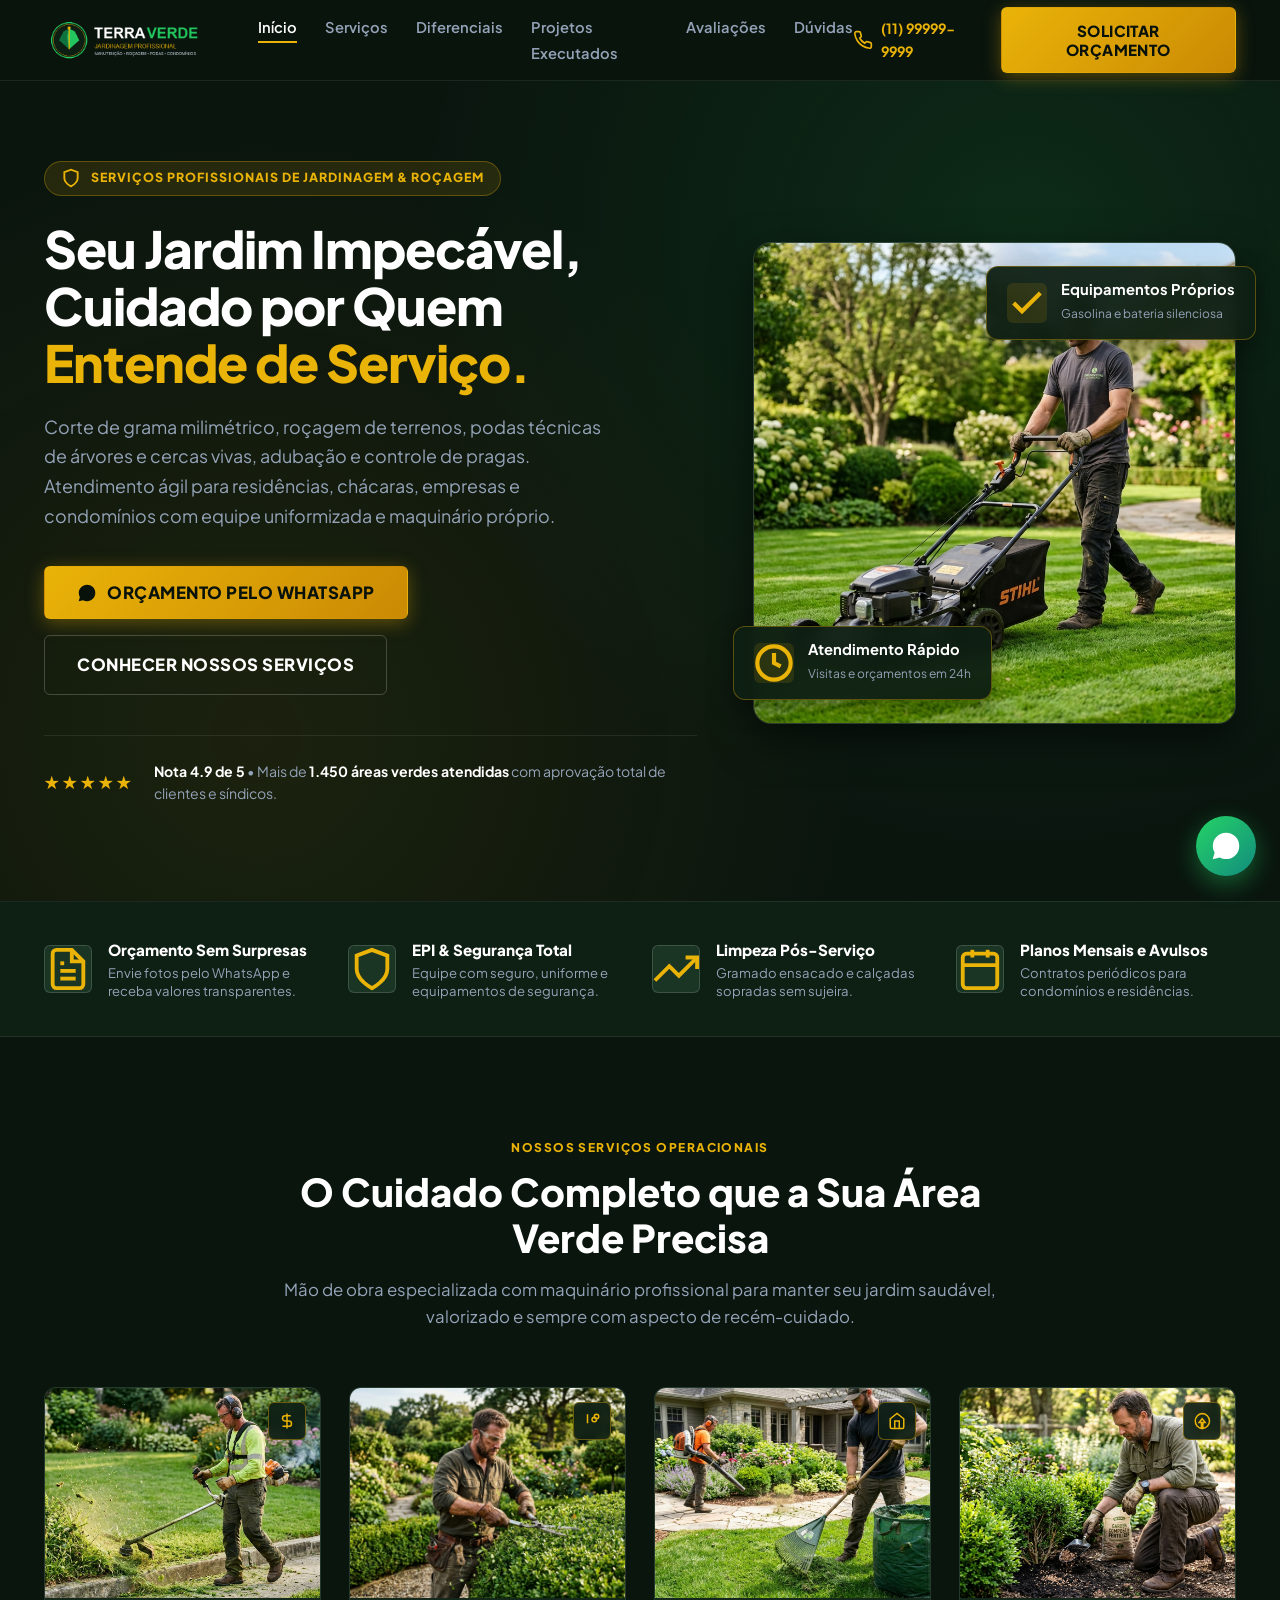
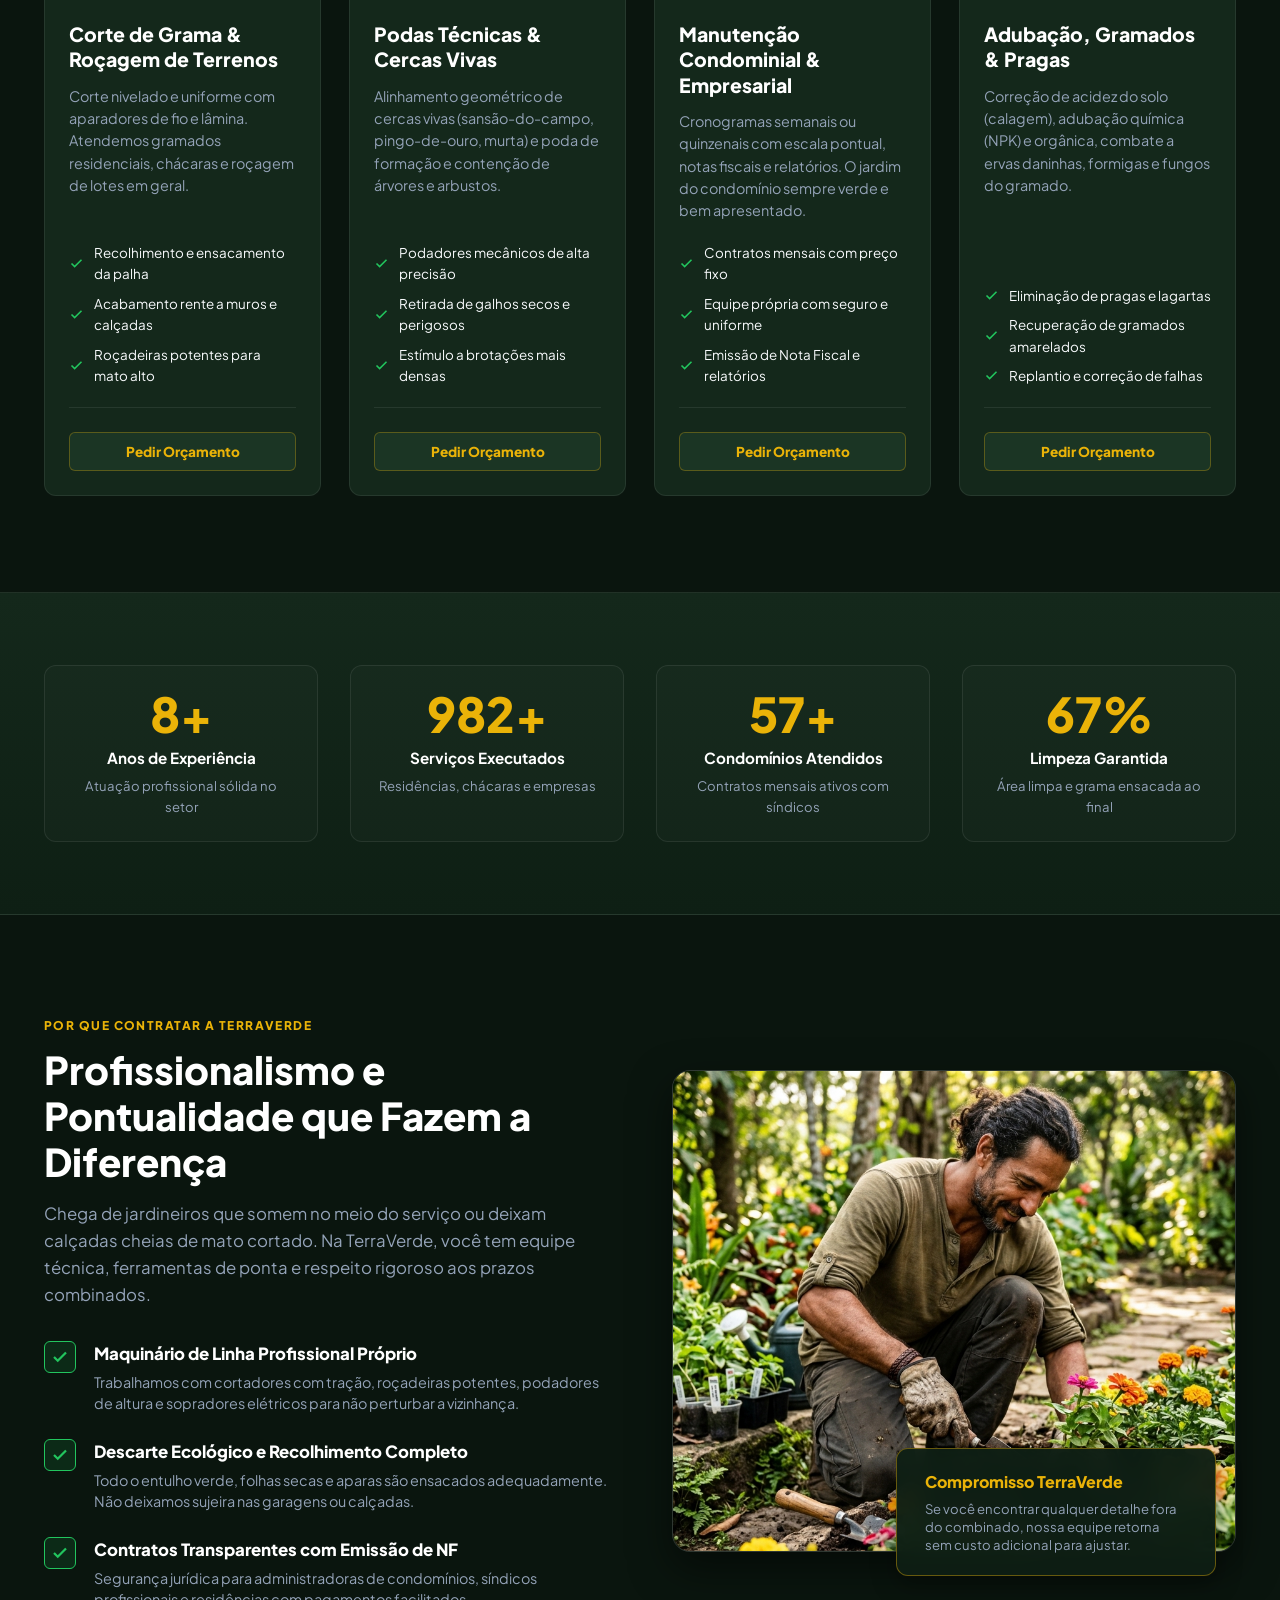
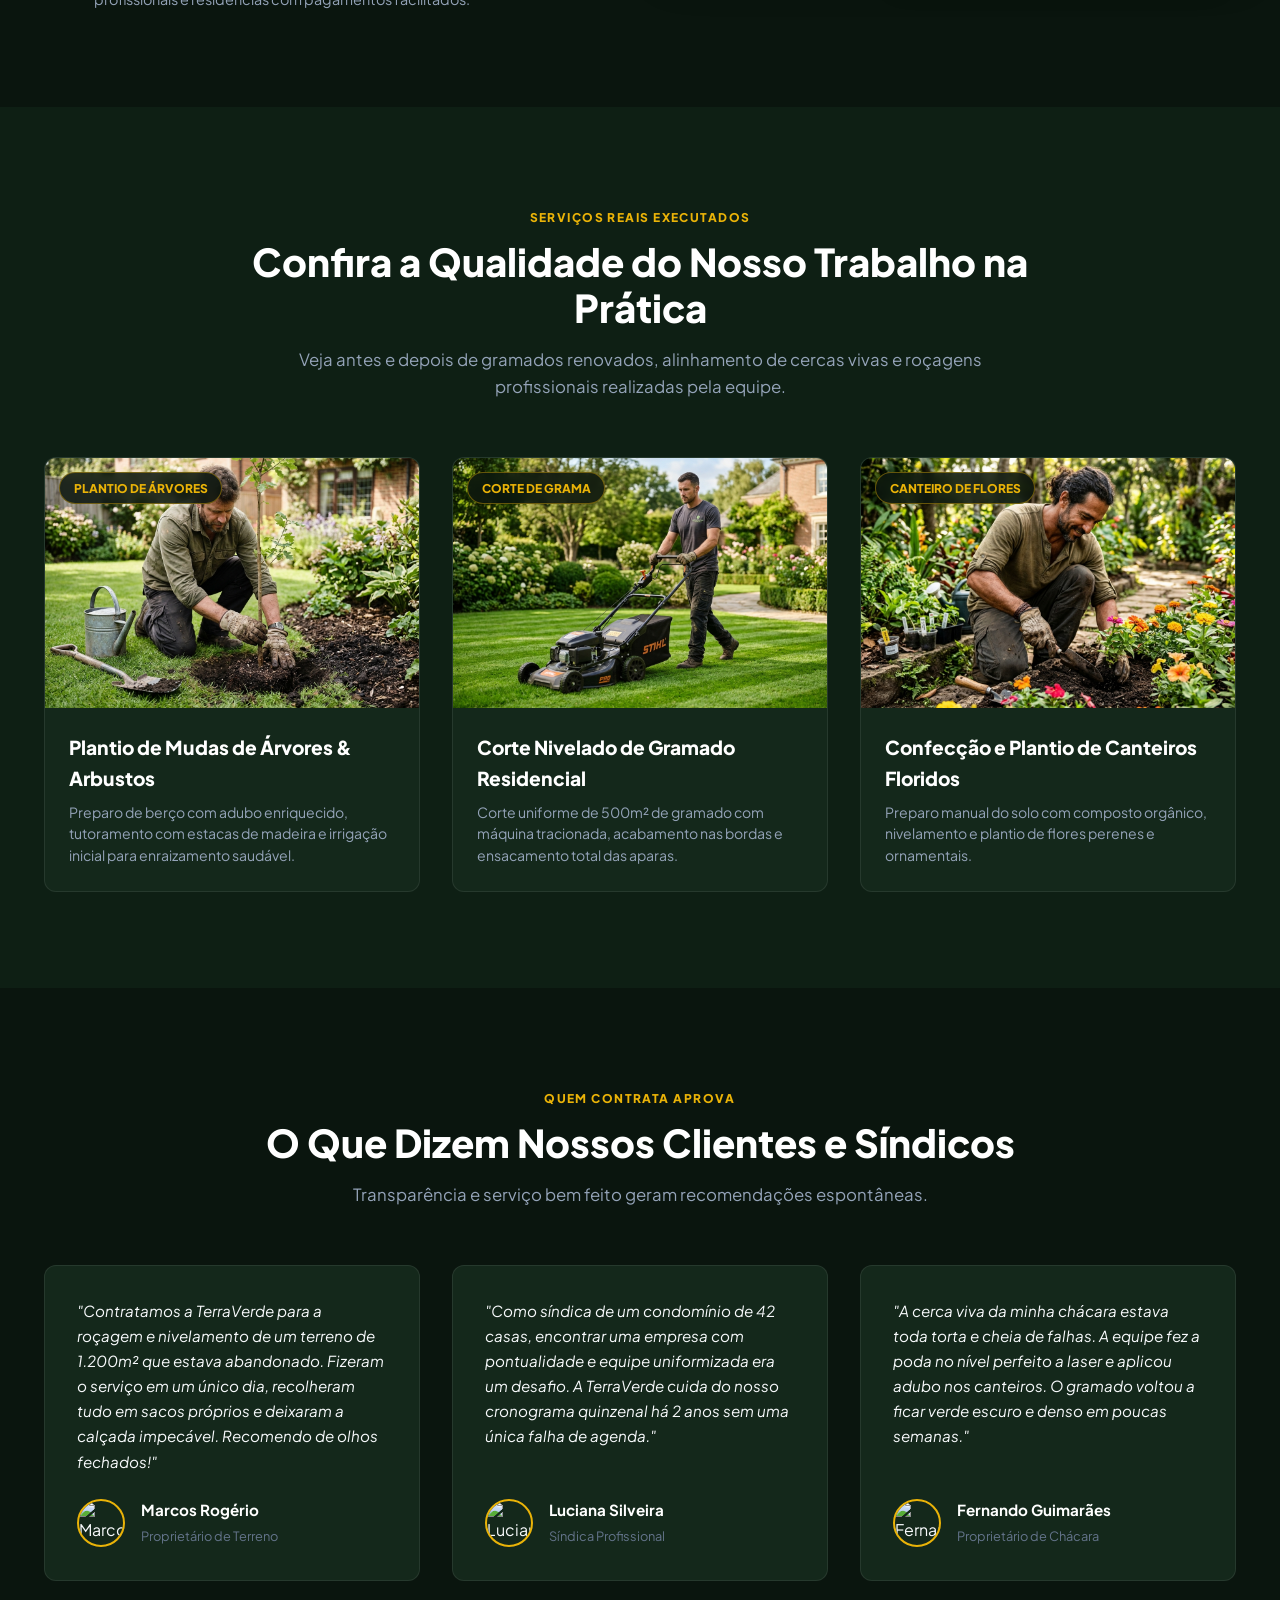
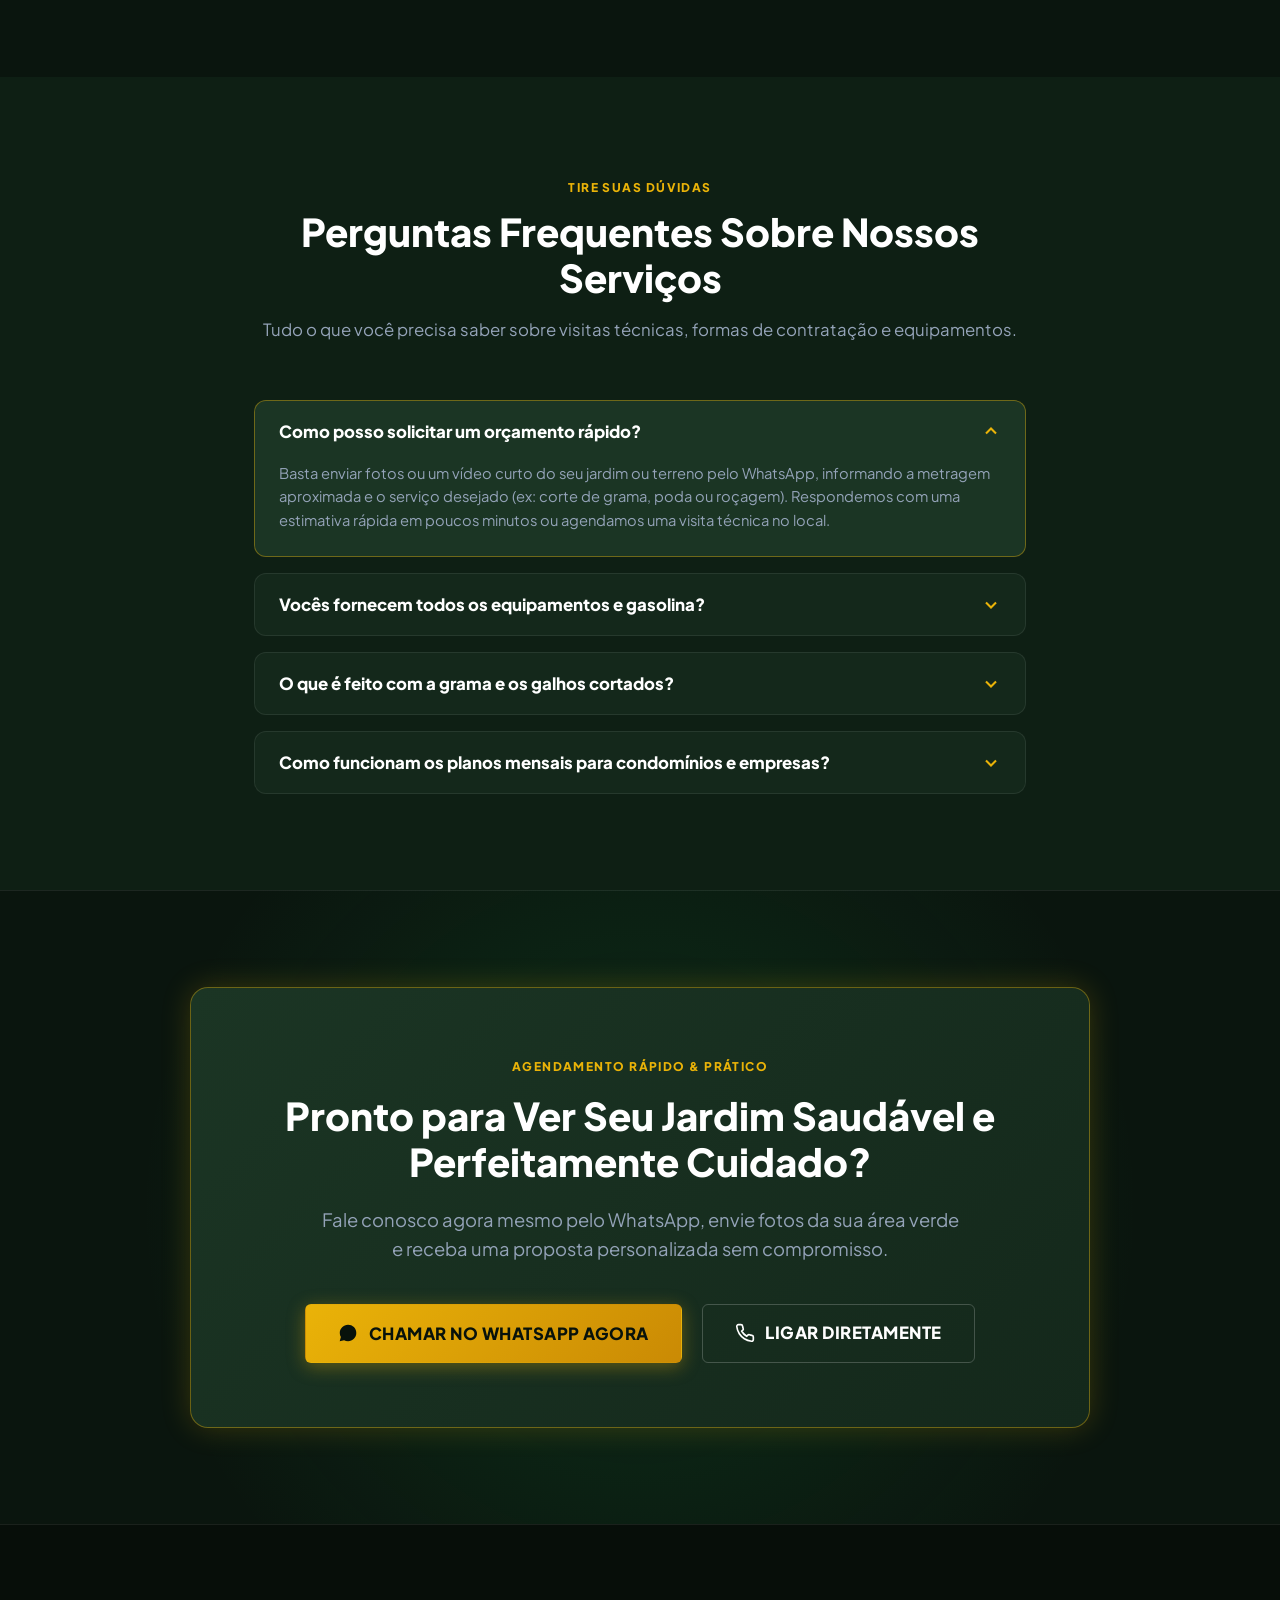
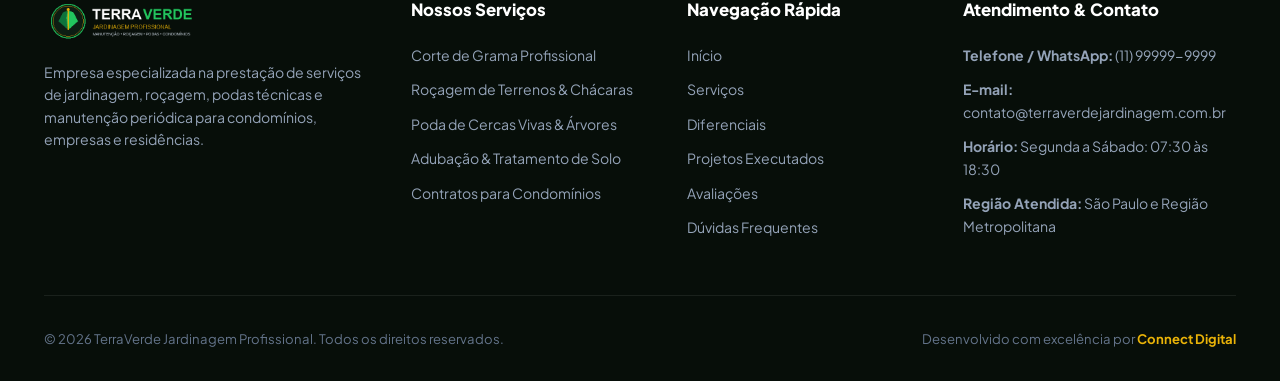
==== commit bf1eae6d: "feat(ui): imagens reais de homens trabalhando em jardinagem (corte de grama, podas, plantio e cantei" ====
--- a/servicos/index.html
+++ b/servicos/index.html
@@ -13,7 +13,7 @@
   <meta property="og:type" content="website">
   <meta property="og:title" content="TerraVerde Jardinagem Profissional | Corte de Grama, Roçagem e Podas">
   <meta property="og:description" content="Especialistas em manutenção de jardins residenciais, comerciais e condomínios. Orçamento rápido pelo WhatsApp.">
-  <meta property="og:image" content="showcase-servicos-jardinagem.jpg">
+  <meta property="og:image" content="hero-servicos-jardinagem.jpg">
 
   <!-- Favicon -->
   <link rel="icon" type="image/png" href="logo-terraverde.png">
@@ -129,11 +129,7 @@
 
         <div class="hero-visual">
           <div class="hero-main-img-wrap">
-            <img 
-              src="hero-servicos-jardinagem.jpg" 
-              alt="Jardineiro profissional operando máquina de corte de grama em jardim residencial amplo" 
-              class="hero-main-img"
-            >
+            <img src="hero-servicos-jardinagem.jpg" alt="Profissional jardineiro cortando grama com cortador profissional em jardim residencial" class="hero-main-img">
           </div>
           <!-- Badges Flutuantes -->
           <div class="floating-badge badge-top-right">
@@ -225,12 +221,7 @@
           <!-- Serviço 1: Corte de Grama e Roçagem -->
           <div class="service-card">
             <div class="service-img-wrap">
-              <img 
-                src="https://images.unsplash.com/photo-1589923188900-85dae523342b?w=600&auto=format&fit=crop&q=80" 
-                alt="Operador realizando corte de grama profissional com cortador a gasolina" 
-                class="service-img"
-                loading="lazy"
-              >
+              <img src="servico_rocagem_trabalhador.jpg" alt="Jardineiro operando roçadeira profissional aparando mato alto e bordas de calçada" class="service-img" loading="lazy">
               <div class="service-badge-icon">
                 <svg viewBox="0 0 24 24" fill="none" stroke="currentColor" stroke-width="2"><path d="M12 2v20M17 5H9.5a3.5 3.5 0 0 0 0 7h5a3.5 3.5 0 0 1 0 7H6"/></svg>
               </div>
@@ -263,12 +254,7 @@
           <!-- Serviço 2: Podas Técnicas de Cercas Vivas e Árvores -->
           <div class="service-card">
             <div class="service-img-wrap">
-              <img 
-                src="https://images.unsplash.com/photo-1513836279014-a89f7a76ae86?w=600&auto=format&fit=crop&q=80" 
-                alt="Poda técnica e alinhamento de cerca viva e arbustos ornamentais" 
-                class="service-img"
-                loading="lazy"
-              >
+              <img src="servico_poda_galhos.jpg" alt="Profissional realizando poda de galhos de árvores e alinhando cerca viva com tesourão de poda" class="service-img" loading="lazy">
               <div class="service-badge-icon">
                 <svg viewBox="0 0 24 24" fill="none" stroke="currentColor" stroke-width="2"><path d="M6 3v12M18 9a3 3 0 1 0 0-6 3 3 0 0 0 0 6zm-3 4a3 3 0 1 0 0-6 3 3 0 0 0 0 6z"/></svg>
               </div>
@@ -301,12 +287,7 @@
           <!-- Serviço 3: Manutenção Periódica de Condomínios e Empresas -->
           <div class="service-card">
             <div class="service-img-wrap">
-              <img 
-                src="https://images.unsplash.com/photo-1564013799919-ab600027ffc6?w=600&auto=format&fit=crop&q=80" 
-                alt="Manutenção contínua de áreas verdes em condomínio residencial horizontal" 
-                class="service-img"
-                loading="lazy"
-              >
+              <img src="servico_manutencao_equipe.jpg" alt="Equipe de jardineiros trabalhando na manutenção e limpeza de gramado com soprador e rastelo" class="service-img" loading="lazy">
               <div class="service-badge-icon">
                 <svg viewBox="0 0 24 24" fill="none" stroke="currentColor" stroke-width="2"><path d="M3 9l9-7 9 7v11a2 2 0 0 1-2 2H5a2 2 0 0 1-2-2z"/><polyline points="9 22 9 12 15 12 15 22"/></svg>
               </div>
@@ -339,12 +320,7 @@
           <!-- Serviço 4: Adubação, Solo e Controle de Pragas -->
           <div class="service-card">
             <div class="service-img-wrap">
-              <img 
-                src="https://images.unsplash.com/photo-1523348837708-15d4a09cfac2?w=600&auto=format&fit=crop&q=80" 
-                alt="Preparo de canteiro fértil com adubo orgânico e composto enriquecido" 
-                class="service-img"
-                loading="lazy"
-              >
+              <img src="servico_adubacao_solo.jpg" alt="Jardineiro aplicando adubo orgânico e fertilizante na terra ao redor de arbustos e canteiros" class="service-img" loading="lazy">
               <div class="service-badge-icon">
                 <svg viewBox="0 0 24 24" fill="none" stroke="currentColor" stroke-width="2"><path d="M12 2a10 10 0 0 1 10 10c0 5.25-3.8 9.5-8.8 9.9V14h3l-4-5-4 5h3v7.9C6.8 21.5 3 17.25 3 12A10 10 0 0 1 12 2z"/></svg>
               </div>
@@ -466,11 +442,7 @@
 
           <div class="why-us-visual">
             <div class="why-us-img-box">
-              <img 
-                src="showcase-servicos-jardinagem.jpg" 
-                alt="Gramado com corte perfeito e aparado milimetricamente em jardim residencial" 
-                class="why-us-img"
-              >
+              <img src="showcase-servicos-jardinagem.jpg" alt="Jardineiro de joelhos com luvas plantando mudas de flores e adubando canteiro com pá de jardinagem" class="why-us-img">
             </div>
             <div class="floating-guarantee-card">
               <h5>Compromisso TerraVerde</h5>
@@ -497,46 +469,34 @@
         <div class="gallery-grid">
           <div class="gallery-card">
             <div class="gallery-img-container">
-              <img 
-                src="https://images.unsplash.com/photo-1558904541-efa843a96f01?w=600&auto=format&fit=crop&q=80" 
-                alt="Gramado esmeralda aparado e canteiros contornados com pedras decorativas" 
-                loading="lazy"
-              >
-              <span class="gallery-tag">Residência de Alto Padrão</span>
+              <img src="galeria_plantando_arvore.jpg" alt="Jardineiro plantando muda de árvore jovem na terra com regador e pá ao lado" loading="lazy">
+              <span class="gallery-tag">Plantio de Árvores</span>
             </div>
             <div class="gallery-info">
-              <h4>Corte e Alinhamento em Condomínio Fechado</h4>
-              <p>Revitalização de 600m² de grama esmeralda com adubação de cobertura, recorte nos bordos dos canteiros e calçadas perfeitamente limpas.</p>
+              <h4>Plantio de Mudas de Árvores & Arbustos</h4>
+              <p>Preparo de berço com adubo enriquecido, tutoramento com estacas de madeira e irrigação inicial para enraizamento saudável.</p>
             </div>
           </div>
 
           <div class="gallery-card">
             <div class="gallery-img-container">
-              <img 
-                src="https://images.unsplash.com/photo-1598902108854-10e335adac99?w=600&auto=format&fit=crop&q=80" 
-                alt="Poda de formação de cerca viva e arbustos tropicais" 
-                loading="lazy"
-              >
-              <span class="gallery-tag">Poda Técnica</span>
+              <img src="galeria_cortando_grama.jpg" alt="Profissional executando corte de grama nivelado em quintal amplo" loading="lazy">
+              <span class="gallery-tag">Corte de Grama</span>
             </div>
             <div class="gallery-info">
-              <h4>Alinhamento Retilíneo de Cerca Viva</h4>
-              <p>Poda de 85 metros lineares de sansão-do-campo com aparadores mecânicos, remoção de brotos invasores e adubação foliar de reforço.</p>
+              <h4>Corte Nivelado de Gramado Residencial</h4>
+              <p>Corte uniforme de 500m² de gramado com máquina tracionada, acabamento nas bordas e ensacamento total das aparas.</p>
             </div>
           </div>
 
           <div class="gallery-card">
             <div class="gallery-img-container">
-              <img 
-                src="https://images.unsplash.com/photo-1585320806297-9794b3e4eeae?w=600&auto=format&fit=crop&q=80" 
-                alt="Limpeza e recuperação de jardim condominial com plantas ornamentais" 
-                loading="lazy"
-              >
-              <span class="gallery-tag">Contrato Condominial</span>
+              <img src="galeria_canteiro_flores.jpg" alt="Jardineiro preparando canteiro e plantando flores coloridas em terra fértil" loading="lazy">
+              <span class="gallery-tag">Canteiro de Flores</span>
             </div>
             <div class="gallery-info">
-              <h4>Manutenção Contínua em Condomínio</h4>
-              <p>Escala quinzenal cobrindo praças internas, playgrounds, área de piscina e taludes com corte pontual e tratamento contra pragas.</p>
+              <h4>Confecção e Plantio de Canteiros Floridos</h4>
+              <p>Preparo manual do solo com composto orgânico, nivelamento e plantio de flores perenes e ornamentais.</p>
             </div>
           </div>
         </div>
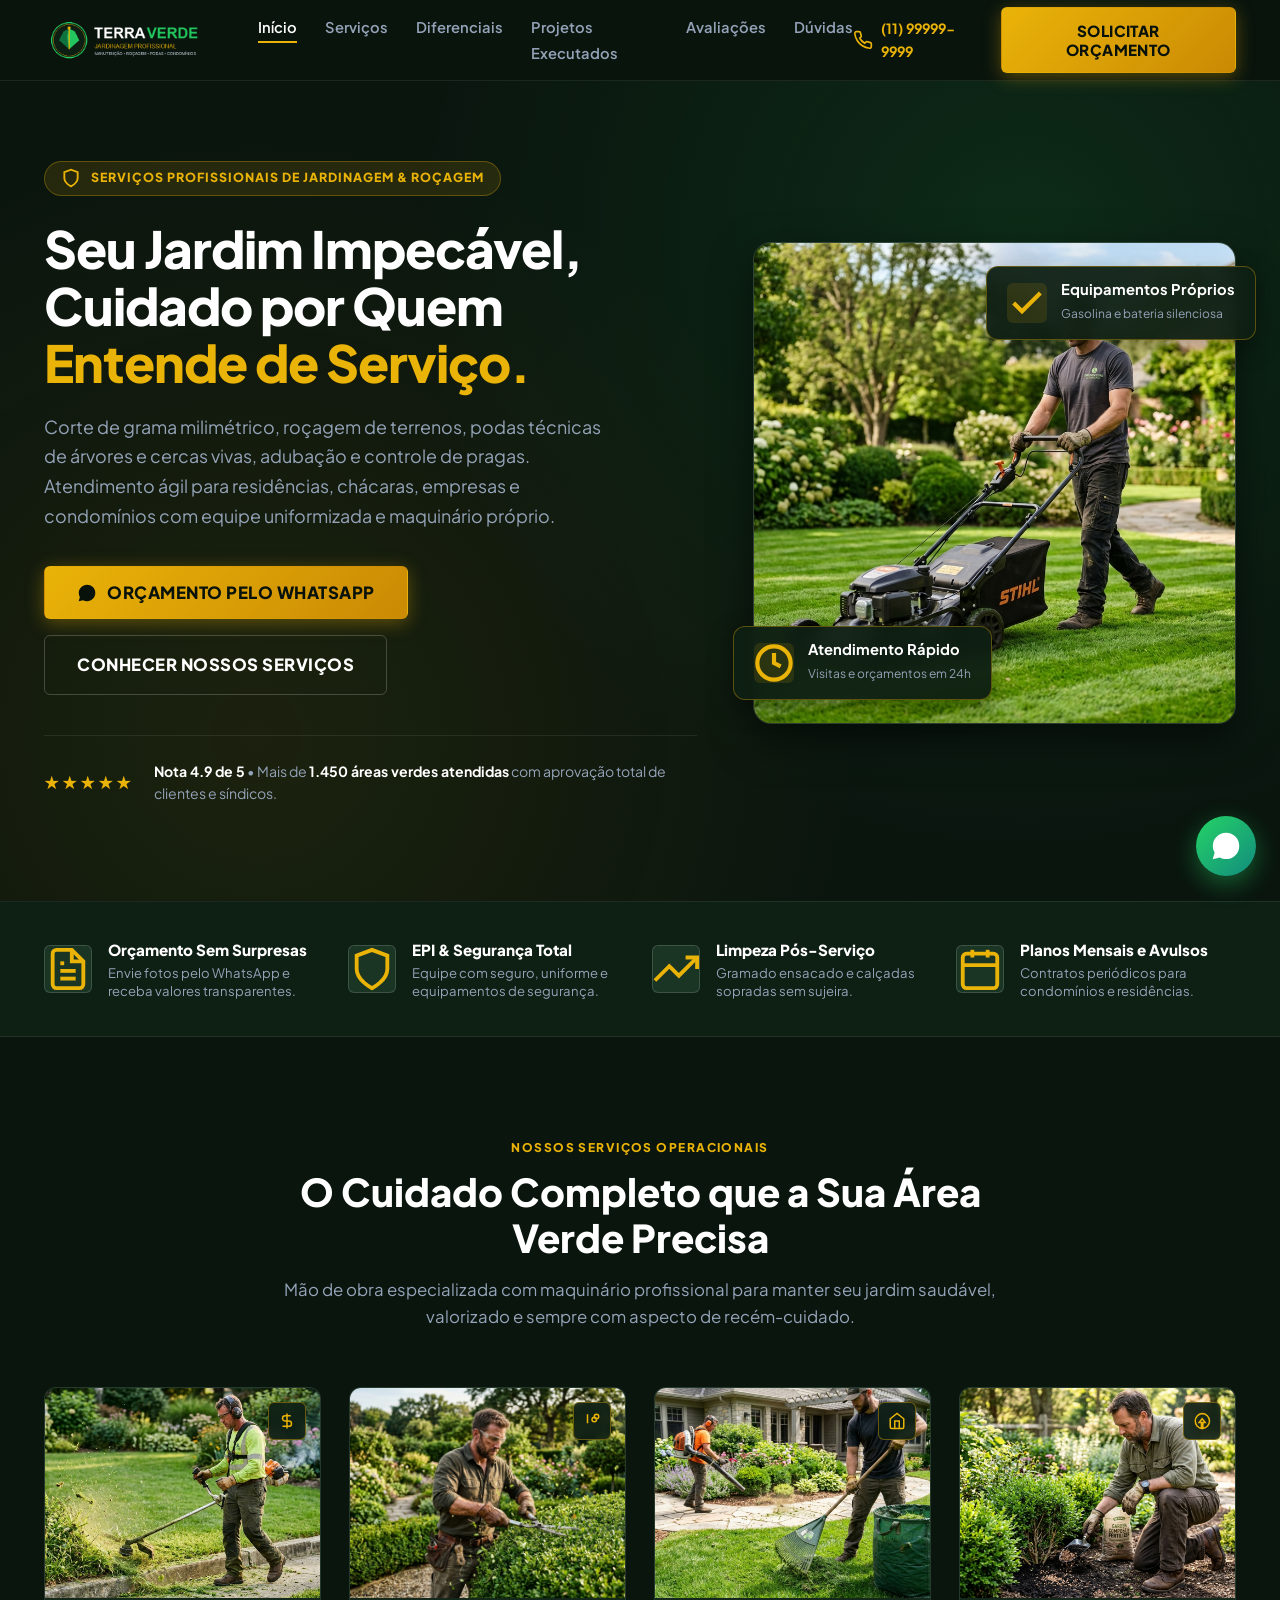
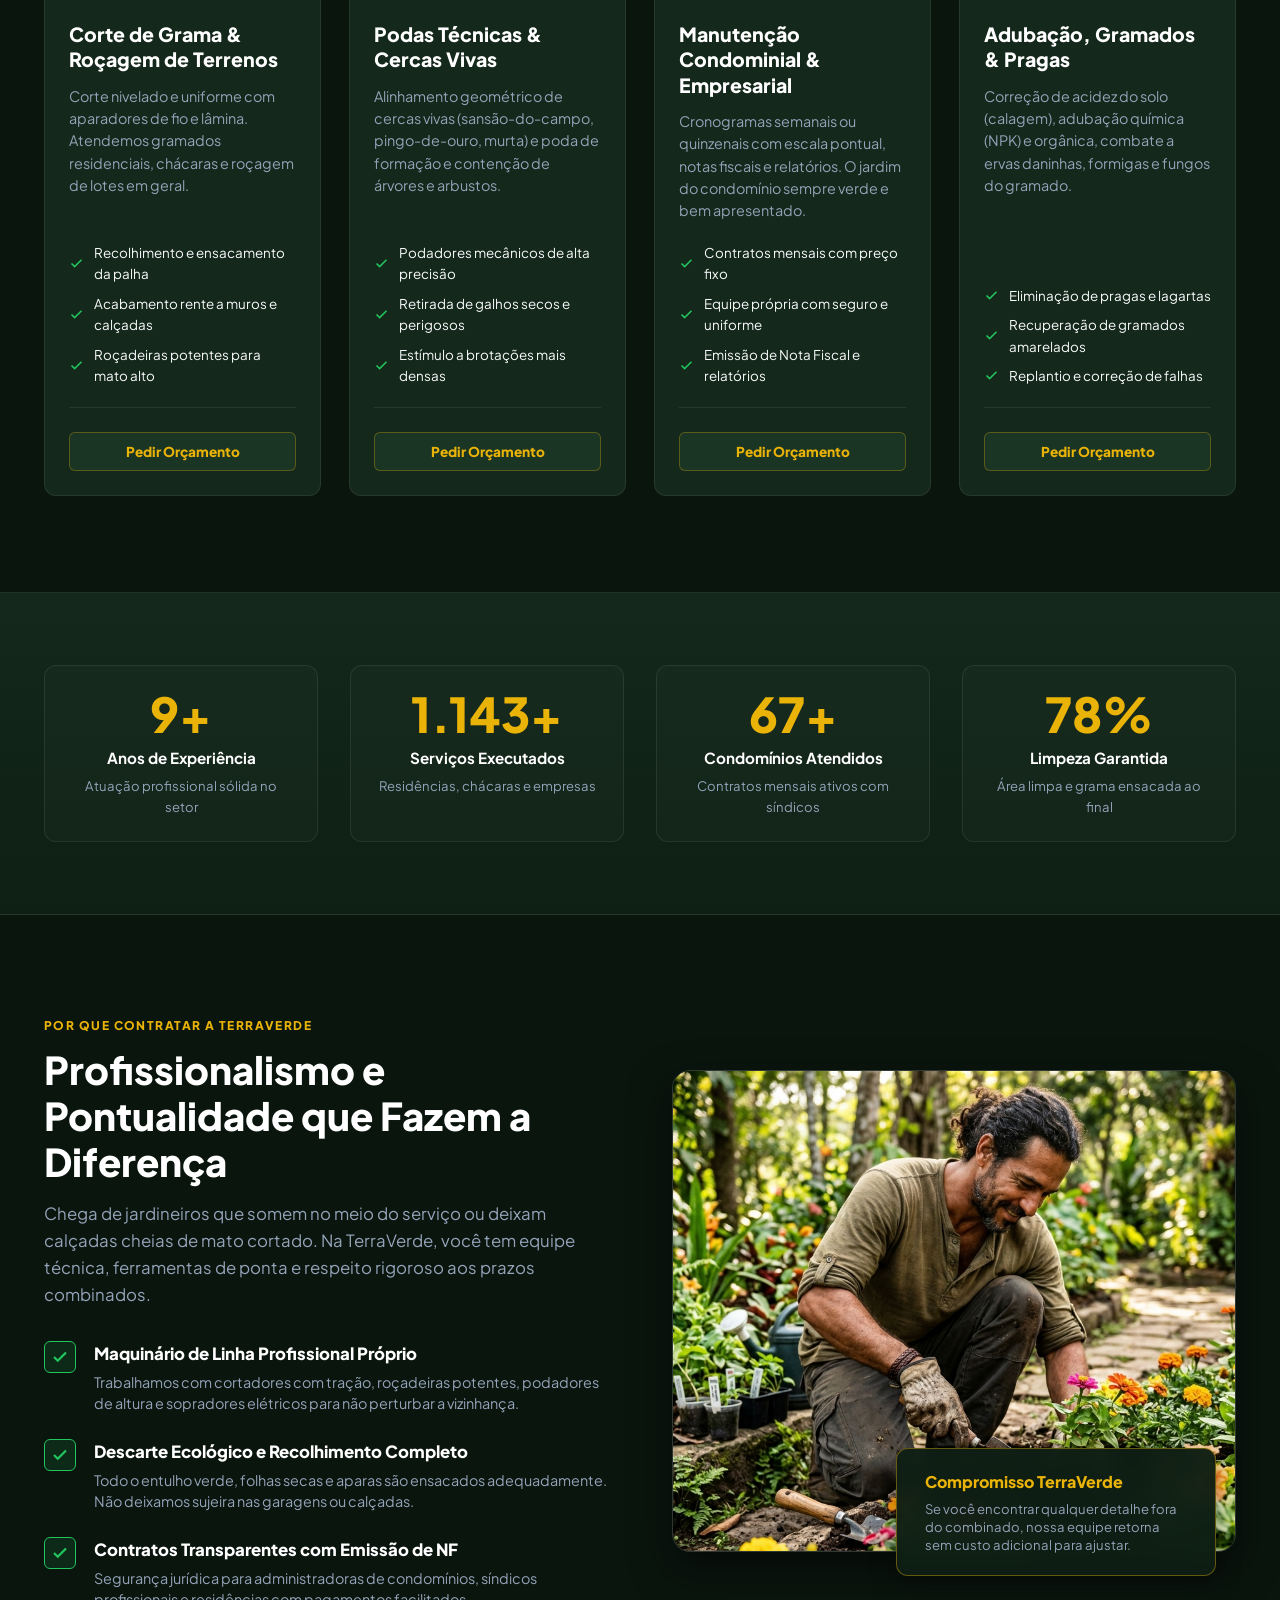
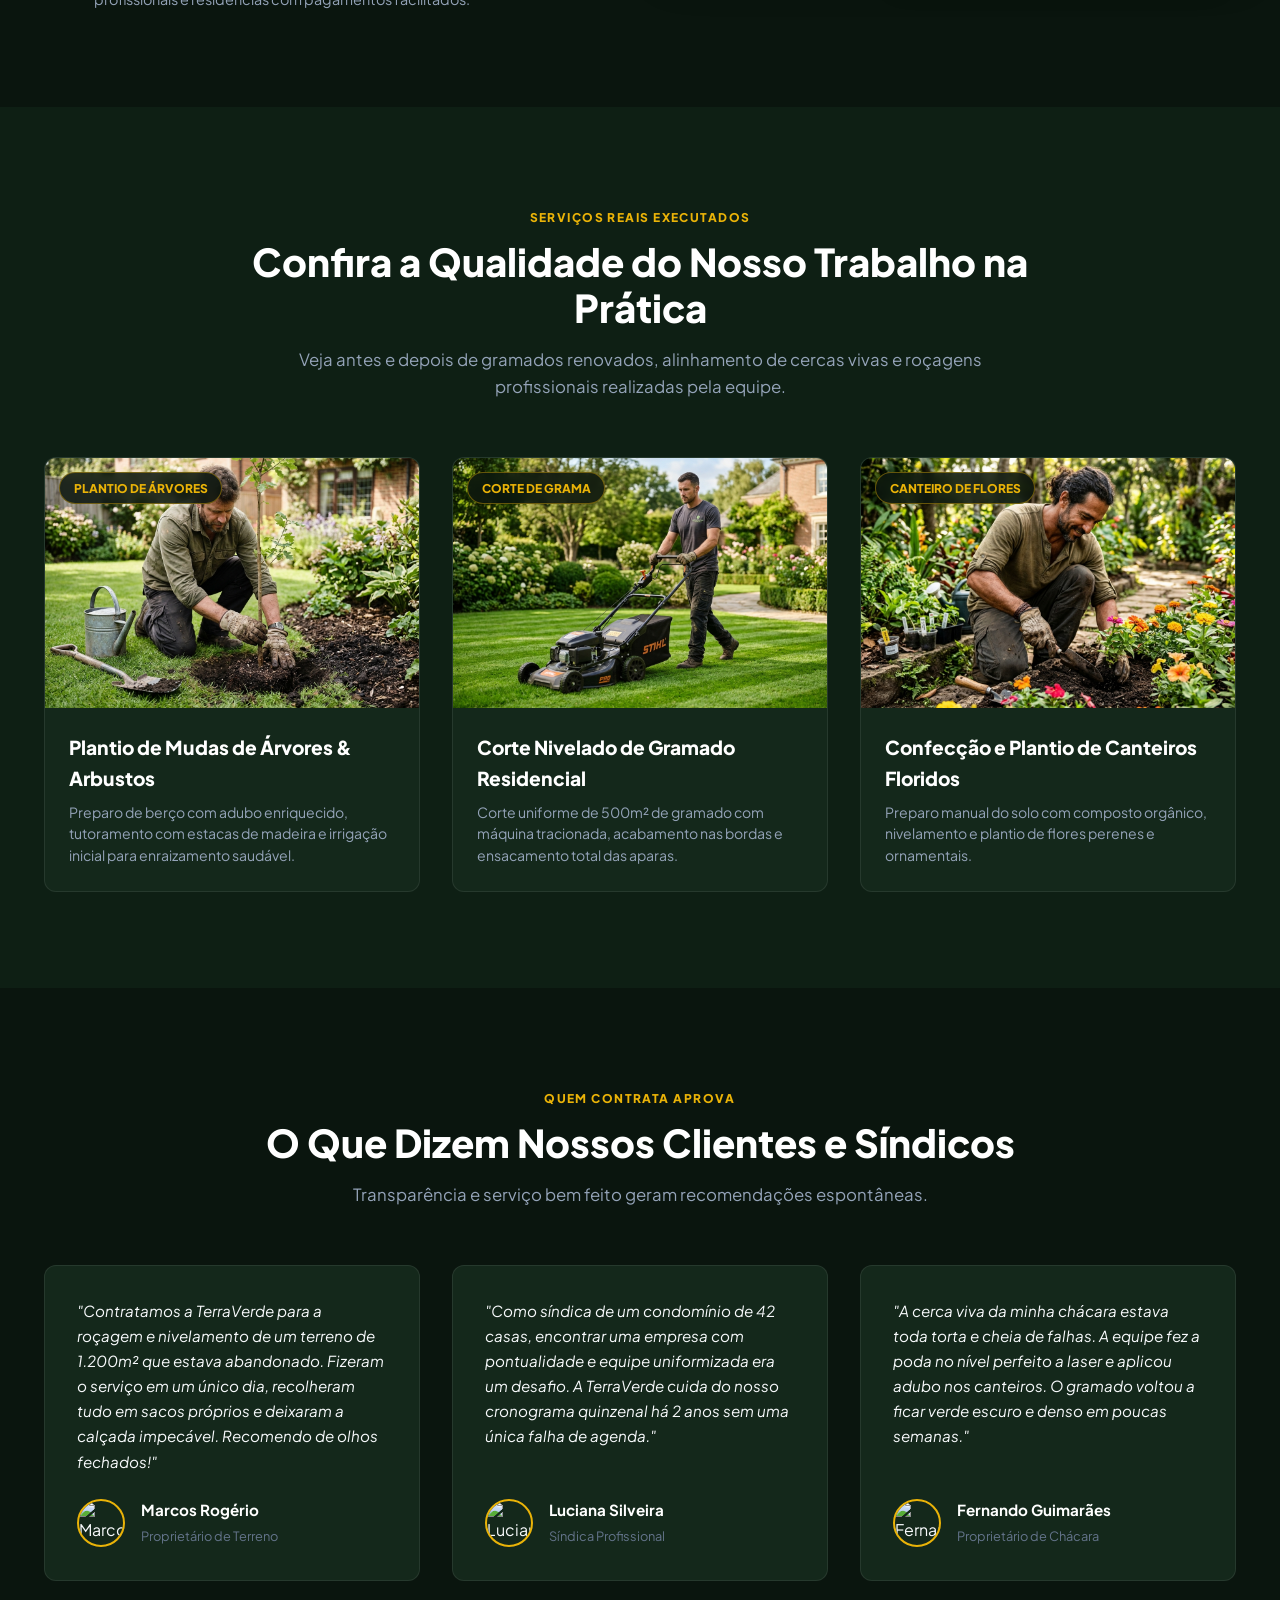
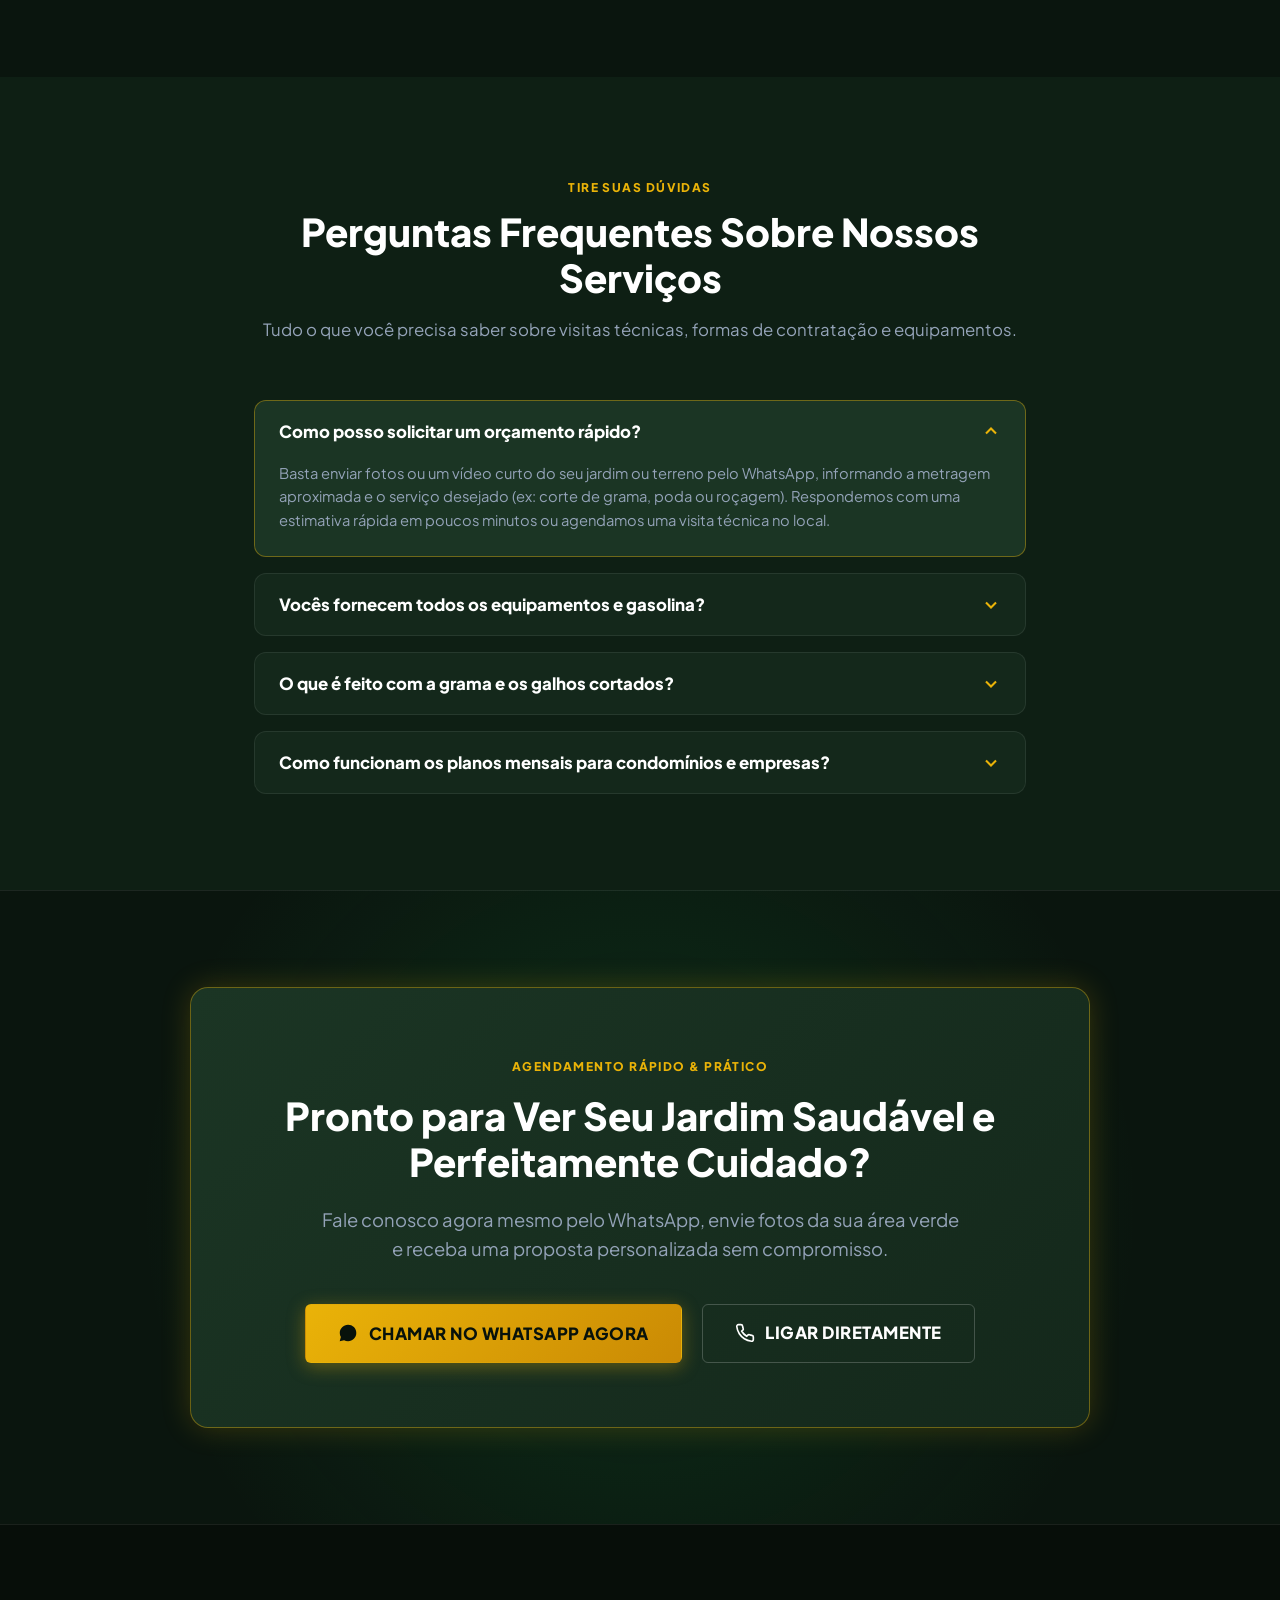
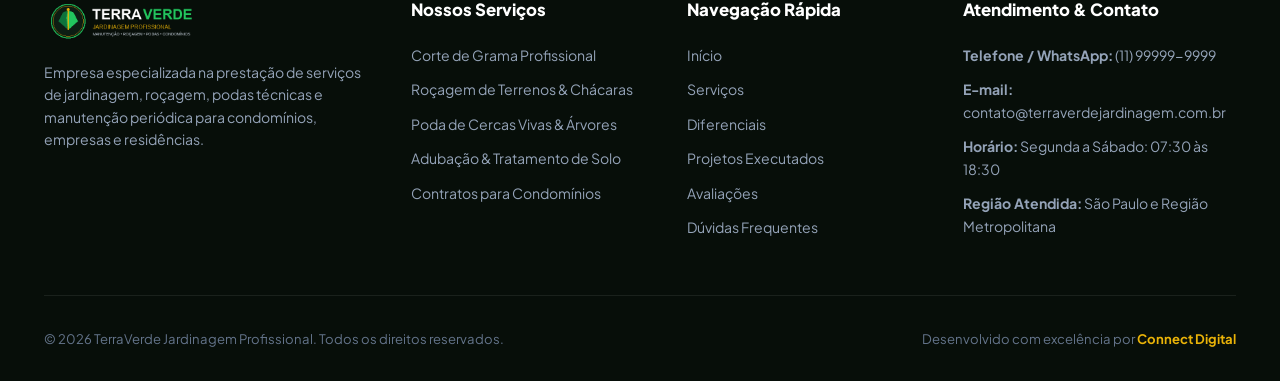
==== commit cfbe2824: "fix(cache): forcar atualizacao imediata de cache com query version no CSS e JS" ====
--- a/servicos/index.html
+++ b/servicos/index.html
@@ -24,7 +24,7 @@
   <link href="https://fonts.googleapis.com/css2?family=Plus+Jakarta+Sans:wght@400;500;600;700;800&family=Cabinet+Grotesk:wght@800;900&display=swap" rel="stylesheet">
 
   <!-- CSS -->
-  <link rel="stylesheet" href="style.css">
+  <link rel="stylesheet" href="style.css?v=1794165204">
 
   <!-- Schema.org LocalBusiness -->
   <script type="application/ld+json">
@@ -765,7 +765,7 @@
   </a>
 
   <!-- JS -->
-  <script src="script.js"></script>
+  <script src="script.js?v=1794165204"></script>
 </body>
 </html>
 
--- a/servicos/style.css
+++ b/servicos/style.css
@@ -209,7 +209,8 @@
   object-fit: contain;
 }
 
-.nav-desktop {
+.nav-desktop,
+.nav-menu {
   display: flex;
   align-items: center;
   gap: 2rem;
@@ -1296,8 +1297,12 @@
     gap: 3rem;
   }
 
+  .hero-content {
+    order: 1;
+  }
+
   .hero-visual {
-    order: -1;
+    order: 2;
   }
 
   .hero-main-img {
@@ -1327,8 +1332,22 @@
 
 @media (max-width: 768px) {
   .nav-desktop,
+  .nav-menu:not(.is-open),
   .header-actions .header-phone-link {
     display: none;
+  }
+
+  .main-header .container {
+    padding: 0 1rem;
+  }
+
+  .header-actions .btn {
+    padding: 0.6rem 0.9rem;
+    font-size: 0.8rem;
+  }
+
+  .brand-logo-img {
+    height: 42px;
   }
 
   .hamburger-btn {
@@ -1347,6 +1366,7 @@
     padding: 2rem;
     z-index: 99;
     border-top: 1px solid var(--border-subtle);
+    overflow-y: auto;
   }
 
   .nav-menu.is-open .nav-list {
@@ -1355,8 +1375,29 @@
     font-size: 1.15rem;
   }
 
+  .hero-section {
+    padding: 3rem 0 4rem;
+  }
+
   .hero-title {
-    font-size: 2.2rem;
+    font-size: 2.1rem;
+    line-height: 1.18;
+  }
+
+  .hero-description {
+    font-size: 1rem;
+  }
+
+  .hero-cta-group {
+    flex-direction: column;
+  }
+
+  .hero-cta-group .btn {
+    width: 100%;
+  }
+
+  .section-padding {
+    padding: 4rem 0;
   }
 
   .section-title {
@@ -1368,11 +1409,30 @@
   .stats-grid,
   .footer-grid {
     grid-template-columns: 1fr;
+    gap: 1.25rem;
   }
 
   .floating-badge {
     position: static;
     margin-top: 1rem;
+  }
+
+  .floating-guarantee-card {
+    position: static;
+    margin-top: 1.25rem;
+    max-width: 100%;
+  }
+
+  .final-cta-box {
+    padding: 2.5rem 1.25rem;
+  }
+
+  .final-cta-actions {
+    flex-direction: column;
+  }
+
+  .final-cta-actions .btn {
+    width: 100%;
   }
 
   .footer-bottom {
@@ -1380,5 +1440,47 @@
     gap: 1rem;
     text-align: center;
   }
-}
-
+
+  .modal-box {
+    padding: 1.5rem 1.25rem;
+  }
+
+  .form-control {
+    font-size: 16px; /* Evita auto-zoom do Safari iOS */
+  }
+
+  .fab-whatsapp {
+    bottom: 18px;
+    right: 18px;
+    width: 54px;
+    height: 54px;
+  }
+}
+
+@media (max-width: 480px) {
+  .hero-title {
+    font-size: 1.8rem;
+  }
+
+  .section-title {
+    font-size: 1.6rem;
+  }
+
+  .hero-eyebrow {
+    font-size: 0.7rem;
+    padding: 0.35rem 0.75rem;
+  }
+
+  .hero-main-img {
+    height: 280px;
+  }
+
+  .why-us-img {
+    height: 280px;
+  }
+
+  .stat-number-wrap {
+    font-size: 2.5rem;
+  }
+}
+
